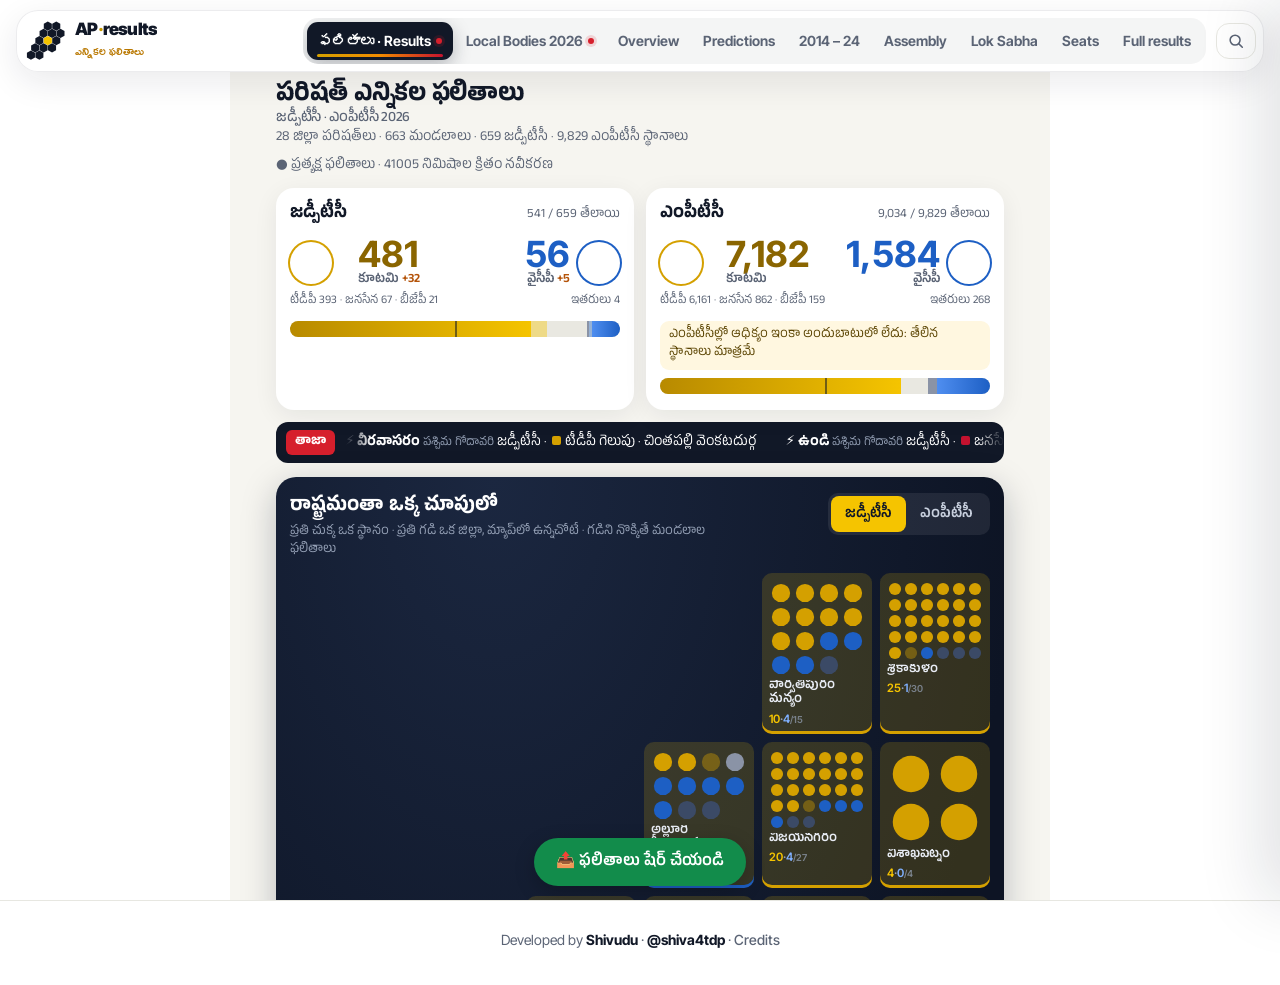
==== index.html @ 0d5bd209 "Site 2026-11-07T17:16Z" ====
<!doctype html>
<html lang="en">
<head>
  <script>if (!location.hash) history.replaceState(null, "", location.pathname + location.search + "#/live");</script>
  <meta charset="utf-8" />
  <meta name="viewport" content="width=device-width, initial-scale=1" />
  <title>AP ZPTC MPTC Results 2026 Live · District &amp; Mandal Results | పరిషత్ ఎన్నికల ఫలితాలు</title>
  <script>/* fresh */(()=>{const B="20261107171654";if(B.charAt(0)==="_")return;const go=()=>fetch("build.txt?t="+Math.floor(Date.now()/60000),{cache:"no-store"}).then(r=>r.ok?r.text():"").then(t=>{t=t.trim();if(t&&t!==B){try{if(sessionStorage.getItem("rl")===t)return;sessionStorage.setItem("rl",t)}catch(e){return}location.reload()}}).catch(()=>{});go();document.addEventListener("visibilitychange",()=>{if(!document.hidden)go()})})();</script>
  <meta name="description" content="Live Andhra Pradesh ZPTC and MPTC election results 2026 (counting 7 November): statewide, all 28 districts and 663 mandals, plus Mayor and municipal results and Assembly & Lok Sabha results 2014–2024. పరిషత్ ఎన్నికల ఫలితాలు." />
  <meta name="keywords" content="AP election results, AP local body election results 2026, AP municipal election results, Andhra Pradesh mayor results, Vijayawada mayor, Visakhapatnam GVMC results, ఏపీ ఎన్నికల ఫలితాలు, మున్సిపల్ ఎన్నికల ఫలితాలు" />
  <link rel="canonical" href="https://apelectionresults.com/" />
  <meta name="robots" content="index, follow, max-image-preview:large" />
  <meta name="theme-color" content="#0a0f1d" />
  <meta property="og:type" content="website" />
  <meta property="og:site_name" content="AP Election Results" />
  <meta property="og:url" content="https://apelectionresults.com/" />
  <meta property="og:title" content="AP ZPTC MPTC Results 2026 Live · District &amp; Mandal Results" />
  <meta property="og:description" content="Live ZPTC and MPTC results for Andhra Pradesh: statewide, district by district and mandal by mandal. Counting 7 November 2026." />
  <meta property="og:image" content="https://apelectionresults.com/assets/brand/og-parishad.jpg" />
  <meta property="og:image:width" content="1200" />
  <meta property="og:image:height" content="630" />
  <meta property="og:image:alt" content="AP ZPTC MPTC Results 2026 — పరిషత్ ఎన్నికల ఫలితాలు, district and mandal results" />
  <meta property="og:locale" content="en_IN" />
  <meta property="og:locale:alternate" content="te_IN" />
  <meta name="twitter:card" content="summary_large_image" />
  <meta name="twitter:creator" content="@shiva4tdp" />
  <meta name="twitter:title" content="AP ZPTC MPTC Results 2026 Live · District &amp; Mandal Results" />
  <meta name="twitter:description" content="Live results for all 100 urban local bodies in Andhra Pradesh, Mayor races, candidates and predictions." />
  <meta name="twitter:image" content="https://apelectionresults.com/assets/brand/og-parishad.jpg" />
  <script type="application/ld+json">
  {"@context":"https://schema.org","@graph":[
    {"@type":"WebSite","@id":"https://apelectionresults.com/#site","url":"https://apelectionresults.com/","name":"AP Election Results","alternateName":["AP Results","ఏపీ ఎన్నికల ఫలితాలు"],"inLanguage":["en-IN","te-IN"],"author":{"@type":"Person","name":"Shivudu","url":"https://x.com/shiva4tdp"}},
    {"@type":"Event","name":"Andhra Pradesh Urban Local Body Elections 2026","description":"Polling for 100 municipal corporations, municipalities and nagar panchayats in Andhra Pradesh, with directly elected Mayors and Chairpersons.","startDate":"2026-11-01T07:00:00+05:30","endDate":"2026-11-03T23:59:00+05:30","eventStatus":"https://schema.org/EventScheduled","eventAttendanceMode":"https://schema.org/OfflineEventAttendanceMode","location":{"@type":"Place","name":"Andhra Pradesh","address":{"@type":"PostalAddress","addressRegion":"Andhra Pradesh","addressCountry":"IN"}},"organizer":{"@type":"GovernmentOrganization","name":"State Election Commission, Andhra Pradesh"},"url":"https://apelectionresults.com/"}
  ]}
  </script>
  <link rel="preconnect" href="https://fonts.googleapis.com" />
  <link rel="preconnect" href="https://fonts.gstatic.com" crossorigin />
  <link href="https://fonts.googleapis.com/css2?family=Anek+Telugu:wght@400;600;800&family=Ramabhadra&family=Inter+Tight:wght@400;500;600;700;800&family=JetBrains+Mono:wght@500;700&display=swap" rel="stylesheet" />
  <link rel="stylesheet" href="styles.css?v=20261106120000" />
  <link rel="icon" href="data:image/svg+xml,<svg xmlns='http://www.w3.org/2000/svg' viewBox='0 0 55 55'><polygon points='30.00,0.60 35.54,3.80 35.54,10.20 30.00,13.40 24.46,10.20 24.46,3.80' fill='%23111827'/><polygon points='41.60,0.60 47.14,3.80 47.14,10.20 41.60,13.40 36.06,10.20 36.06,3.80' fill='%23111827'/><polygon points='24.20,10.60 29.74,13.80 29.74,20.20 24.20,23.40 18.66,20.20 18.66,13.80' fill='%23111827'/><polygon points='35.80,10.60 41.34,13.80 41.34,20.20 35.80,23.40 30.26,20.20 30.26,13.80' fill='%23111827'/><polygon points='47.40,10.60 52.94,13.80 52.94,20.20 47.40,23.40 41.86,20.20 41.86,13.80' fill='%23111827'/><polygon points='18.40,20.60 23.94,23.80 23.94,30.20 18.40,33.40 12.86,30.20 12.86,23.80' fill='%23111827'/><polygon points='30.00,20.60 35.54,23.80 35.54,30.20 30.00,33.40 24.46,30.20 24.46,23.80' fill='%23F5C400'/><polygon points='41.60,20.60 47.14,23.80 47.14,30.20 41.60,33.40 36.06,30.20 36.06,23.80' fill='%23111827'/><polygon points='12.60,30.60 18.14,33.80 18.14,40.20 12.60,43.40 7.06,40.20 7.06,33.80' fill='%23111827'/><polygon points='24.20,30.60 29.74,33.80 29.74,40.20 24.20,43.40 18.66,40.20 18.66,33.80' fill='%23111827'/><polygon points='35.80,30.60 41.34,33.80 41.34,40.20 35.80,43.40 30.26,40.20 30.26,33.80' fill='%23111827'/><polygon points='6.80,40.60 12.34,43.80 12.34,50.20 6.80,53.40 1.26,50.20 1.26,43.80' fill='%23111827'/><polygon points='18.40,40.60 23.94,43.80 23.94,50.20 18.40,53.40 12.86,50.20 12.86,43.80' fill='%23111827'/></svg>" />
</head>
<body>
  <noscript><p style="padding:16px">AP Election Results: live Andhra Pradesh local body election results 2026 (Mayor and municipal chairperson results for 100 urban bodies; polling 1 November, counting 3 November), candidates, predictions, and Assembly and Lok Sabha results for 2014, 2019 and 2024. Please enable JavaScript to see the results.</p></noscript>
  <div id="demoBanner" class="demo-banner" hidden>DEMO DATA · simulated numbers to preview the layout · NOT real results · <a href="./">exit demo</a></div>

  <header class="dock" id="dock">
    <div class="dock-bar">
      <a class="dock-brand" href="#/local" aria-label="AP Election Results — home">
        <span class="dock-mark" aria-hidden="true"><svg viewBox="0 0 55 55" aria-hidden="true" class="hexlogo"><polygon points="30.00,0.60 35.54,3.80 35.54,10.20 30.00,13.40 24.46,10.20 24.46,3.80" class="hk"/><polygon points="41.60,0.60 47.14,3.80 47.14,10.20 41.60,13.40 36.06,10.20 36.06,3.80" class="hk"/><polygon points="24.20,10.60 29.74,13.80 29.74,20.20 24.20,23.40 18.66,20.20 18.66,13.80" class="hk"/><polygon points="35.80,10.60 41.34,13.80 41.34,20.20 35.80,23.40 30.26,20.20 30.26,13.80" class="hk"/><polygon points="47.40,10.60 52.94,13.80 52.94,20.20 47.40,23.40 41.86,20.20 41.86,13.80" class="hk"/><polygon points="18.40,20.60 23.94,23.80 23.94,30.20 18.40,33.40 12.86,30.20 12.86,23.80" class="hk"/><polygon points="30.00,20.60 35.54,23.80 35.54,30.20 30.00,33.40 24.46,30.20 24.46,23.80" class="hg"/><polygon points="41.60,20.60 47.14,23.80 47.14,30.20 41.60,33.40 36.06,30.20 36.06,23.80" class="hk"/><polygon points="12.60,30.60 18.14,33.80 18.14,40.20 12.60,43.40 7.06,40.20 7.06,33.80" class="hk"/><polygon points="24.20,30.60 29.74,33.80 29.74,40.20 24.20,43.40 18.66,40.20 18.66,33.80" class="hk"/><polygon points="35.80,30.60 41.34,33.80 41.34,40.20 35.80,43.40 30.26,40.20 30.26,33.80" class="hk"/><polygon points="6.80,40.60 12.34,43.80 12.34,50.20 6.80,53.40 1.26,50.20 1.26,43.80" class="hk"/><polygon points="18.40,40.60 23.94,43.80 23.94,50.20 18.40,53.40 12.86,50.20 12.86,43.80" class="hk"/></svg></span>
        <span class="dock-word"><b>AP<i>·</i>results</b><small lang="te">ఎన్నికల ఫలితాలు</small></span>
      </a>
      <span hidden><span id="phasePill"></span><span id="dockCd"></span><span id="tickerText"></span><span id="updated"></span></span>
      <nav class="dock-tabs" aria-label="Sections"><span class="dock-ink" id="dockInk" aria-hidden="true"></span><a href="#/live" data-tab="live"><svg viewBox="0 0 20 20" aria-hidden="true" class="ic"><path d="M4 16V9M8 16V5M12 16v-5M16 16V7"/></svg><span>ఫలితాలు · Results</span><i class="live-dot"></i></a><a href="#/local" data-tab="local"><svg viewBox="0 0 20 20" aria-hidden="true" class="ic"><path d="M3 9.5 10 4l7 5.5V16a1 1 0 0 1-1 1h-3.5v-4.5h-5V17H4a1 1 0 0 1-1-1z"/></svg><span>Local Bodies 2026</span><i class="live-dot"></i></a><a href="#/overview" data-tab="overview"><svg viewBox="0 0 20 20" aria-hidden="true" class="ic"><circle cx="10" cy="10" r="7"/><path d="M10 6.5v4l2.5 1.5"/></svg><span>Overview</span></a><a href="#/predict" data-tab="predict"><svg viewBox="0 0 20 20" aria-hidden="true" class="ic"><path d="M3 16l4-5 3 3 6-8"/><path d="M12 6h4v4"/></svg><span>Predictions</span></a><a href="#/past" data-tab="past"><svg viewBox="0 0 20 20" aria-hidden="true" class="ic"><path d="M3.5 10a6.5 6.5 0 1 0 2-4.7"/><path d="M3 3.5v3h3"/><path d="M10 6.5V10l2.5 1.5"/></svg><span>2014 – 24</span></a><a href="#/assembly" data-tab="assembly"><svg viewBox="0 0 20 20" aria-hidden="true" class="ic"><path d="M3 15a7 7 0 0 1 14 0"/><path d="M6.2 15a3.8 3.8 0 0 1 7.6 0"/><path d="M2 15h16"/></svg><span>Assembly</span></a><a href="#/loksabha" data-tab="loksabha"><svg viewBox="0 0 20 20" aria-hidden="true" class="ic"><path d="M3 17h14M4 8h12M10 3 3.5 7h13z"/><path d="M5.5 8v7M8.5 8v7M11.5 8v7M14.5 8v7"/></svg><span>Lok Sabha</span></a><a href="#/seats" data-tab="seats"><svg viewBox="0 0 20 20" aria-hidden="true" class="ic"><path d="M10 17.5s5.5-5 5.5-9.2a5.5 5.5 0 0 0-11 0c0 4.2 5.5 9.2 5.5 9.2z"/><circle cx="10" cy="8.3" r="2"/></svg><span>Seats</span></a><a href="#/full" data-tab="full"><svg viewBox="0 0 20 20" aria-hidden="true" class="ic"><rect x="3" y="3.5" width="14" height="13" rx="2"/><path d="M3 8h14M3 12h14M8 8v8.5"/></svg><span>Full results</span></a></nav>
      <button class="dock-search" id="cmdOpen" type="button" aria-label="Search everything"><svg viewBox="0 0 20 20" aria-hidden="true" class="ic"><circle cx="9" cy="9" r="5.5"/><path d="m13.2 13.2 3.8 3.8"/></svg><span>Search</span><kbd>⌘K</kbd></button>
    </div>
  </header>
  <nav class="tabbar" aria-label="Sections"><a href="#/live" data-tab="live"><svg viewBox="0 0 20 20" aria-hidden="true" class="ic"><path d="M4 16V9M8 16V5M12 16v-5M16 16V7"/></svg><span>ఫలితాలు</span></a><a href="#/local" data-tab="local"><svg viewBox="0 0 20 20" aria-hidden="true" class="ic"><path d="M3 9.5 10 4l7 5.5V16a1 1 0 0 1-1 1h-3.5v-4.5h-5V17H4a1 1 0 0 1-1-1z"/></svg><span>2026</span></a><a href="#/overview" data-tab="overview"><svg viewBox="0 0 20 20" aria-hidden="true" class="ic"><circle cx="10" cy="10" r="7"/><path d="M10 6.5v4l2.5 1.5"/></svg><span>Overview</span></a><a href="#/full" data-tab="full"><svg viewBox="0 0 20 20" aria-hidden="true" class="ic"><rect x="3" y="3.5" width="14" height="13" rx="2"/><path d="M3 8h14M3 12h14M8 8v8.5"/></svg><span>Results</span></a><button type="button" class="tb-more" id="tbMore" aria-expanded="false" aria-controls="tbSheet"><svg viewBox="0 0 20 20" aria-hidden="true" class="ic"><circle cx="5" cy="10" r="1.6"/><circle cx="10" cy="10" r="1.6"/><circle cx="15" cy="10" r="1.6"/></svg><span>More</span></button><div class="tb-sheet" id="tbSheet" hidden><p class="tb-sheet-h">Past elections</p><a href="#/past" data-tab="past"><svg viewBox="0 0 20 20" aria-hidden="true" class="ic"><path d="M3.5 10a6.5 6.5 0 1 0 2-4.7"/><path d="M3 3.5v3h3"/><path d="M10 6.5V10l2.5 1.5"/></svg><span>2014 – 24 results</span></a><a href="#/assembly" data-tab="assembly"><svg viewBox="0 0 20 20" aria-hidden="true" class="ic"><path d="M3 15a7 7 0 0 1 14 0"/><path d="M6.2 15a3.8 3.8 0 0 1 7.6 0"/><path d="M2 15h16"/></svg><span>Assembly</span></a><a href="#/loksabha" data-tab="loksabha"><svg viewBox="0 0 20 20" aria-hidden="true" class="ic"><path d="M3 17h14M4 8h12M10 3 3.5 7h13z"/><path d="M5.5 8v7M8.5 8v7M11.5 8v7M14.5 8v7"/></svg><span>Lok Sabha</span></a><a href="#/seats" data-tab="seats"><svg viewBox="0 0 20 20" aria-hidden="true" class="ic"><path d="M10 17.5s5.5-5 5.5-9.2a5.5 5.5 0 0 0-11 0c0 4.2 5.5 9.2 5.5 9.2z"/><circle cx="10" cy="8.3" r="2"/></svg><span>Find a constituency</span></a></div></nav>

  <div class="cmd" id="cmd" hidden>
    <div class="cmd-bg" data-cmd-close></div>
    <div class="cmd-box" role="dialog" aria-modal="true" aria-label="Search">
      <div class="cmd-in"><svg viewBox="0 0 20 20" aria-hidden="true" class="ic"><circle cx="9" cy="9" r="5.5"/><path d="m13.2 13.2 3.8 3.8"/></svg>
        <input id="cmdQ" type="search" placeholder="Town, constituency, candidate… తెలుగులో కూడా" autocomplete="off" spellcheck="false" aria-label="Search" />
        <kbd data-cmd-close>Esc</kbd></div>
      <div class="cmd-list" id="cmdList" role="listbox"></div>
      <div class="cmd-foot"><span><kbd>↑</kbd><kbd>↓</kbd> move</span><span><kbd>↵</kbd> open</span><span><kbd>esc</kbd> close</span></div>
    </div>
  </div>

  <main>
    <div data-panel="live"><iframe id="liveFrame" class="live-frame" src="parishad.html?embed=1" title="ఎన్నికల ఫలితాలు · live results" loading="eager"></iframe></div>
    <div data-panel="local" hidden>
    <section id="turnout" class="sec"></section>
    <div class="hold-alert" id="holdAlert" hidden></div>
    <section class="hero">
      <div class="wrap hero-grid">
        <div>
          <p class="eyebrow">State Election Commission · Andhra Pradesh</p>
          <h1 class="hero-h">AP Local Body<br /><span class="hl">Elections 2026</span> <span class="sr-only">Results</span></h1>
          <p class="te-head" lang="te">ఆంధ్రప్రదేశ్ స్థానిక సంస్థల ఎన్నికలు 2026</p>
          <p class="lede">Andhra Pradesh elects the people who run its cities, towns, mandals and villages in three stages, from 1 November to 2 December 2026.</p>
          <dl class="facts-grid">
            <div><dt>Urban bodies</dt><dd><b>100</b> polling: 13 corporations, 77 municipalities, 10 nagar panchayats · <b>3,942</b> wards</dd></div>
            <div><dt>Rural bodies</dt><dd><b>659</b> ZPTC · <b>9,829</b> MPTC · <b>13,313</b> gram panchayats</dd></div>
            <div><dt>Polling</dt><dd>Urban <b>1 Nov</b> <small>(was 28 Oct)</small> · MPTC/ZPTC <b>5 Nov</b> <small>(was 3 Nov)</small> · Panchayats <b>26, 29 Nov &amp; 2 Dec</b></dd></div>
            <div><dt>Counting</dt><dd>Urban <b>3 Nov</b> · MPTC/ZPTC <b>7 Nov</b> · Panchayats on polling day</dd></div>
            <div><dt>How you vote</dt><dd>Paper ballots. In towns, two ballots: your ward member and, for the first time, your <b>Mayor / Chairperson directly</b></dd></div>
            <div><dt>Contest</dt><dd>Ruling <b>Kutami</b> (TDP, Jana Sena, BJP) vs opposition <b>YSRCP</b>, with Congress and the Left</dd></div>
          </dl>
          <div class="hero-cta"><a class="btn" href="#parties">Parties &amp; leaders</a><a class="btn ghost" href="#bodies">Find your municipality</a></div>
        </div>
        <aside class="count-card" id="countCard">
          <p class="cc-label" id="ccLabel">Next milestone</p>
          <p class="cc-title" id="ccTitle">—</p>
          <div class="cc-clock" id="ccClock"></div>
          <p class="cc-date" id="ccDate"></p>
          <div class="cc-prog"><div id="ccBar"></div></div>
          <p class="cc-foot" id="ccFoot"></p>
        </aside>
      </div>
      <div class="wrap"><div class="stats" id="stats"></div></div>
    </section>
    <div class="subnav"><div class="wrap"><a href="#turnout">Turnout</a><a href="#results">Results</a><a href="#unopposed">Unopposed</a><a href="#mayors">Mayors</a><a href="#bodies">All bodies</a><a href="#districts">Districts</a><a href="#rural">Rural</a><a href="#schedule">Schedule</a><a href="#/past" class="sn-past">Past results →</a></div></div>

    <section id="results" class="sec">
      <div class="wrap">
        <div class="sec-head">
          <div><p class="eyebrow">Urban local bodies · counting 3 Nov</p><h2>Party standings</h2></div>
          <div class="sec-acts"><button class="share-btn big" type="button" data-share="__state"><svg viewBox="0 0 24 24" width="16" height="16" aria-hidden="true"><path d="M12 3v12M7 8l5-5 5 5M5 13v6a2 2 0 0 0 2 2h10a2 2 0 0 0 2-2v-6" fill="none" stroke="currentColor" stroke-width="2" stroke-linecap="round" stroke-linejoin="round"/></svg> Share overall results</button><label class="switch"><input type="checkbox" id="allianceToggle" /><span></span> Combine Kutami (TDP + JSP + BJP)</label></div>
        </div>
        <div class="res-grid">
          <div class="card hemi-card">
            <h3>100 Mayor &amp; Chairperson posts</h3>
            <p class="muted small">Each dot is one directly elected head of a corporation, municipality or nagar panchayat.</p>
            <div id="hemi" class="hemi"></div>
            <div class="hemi-mid" id="hemiMid"></div>
          </div>
          <div class="card">
            <h3>Wards won · <span id="wardsDeclared">0</span> of 3,942 declared</h3>
            <div class="wardbar" id="wardBar"></div>
            <table class="tally" id="tally"></table>
            <p class="muted small" id="tallyNote"></p>
          </div>
        </div>
      </div>
    </section>

    <section id="unopposed" class="sec">
      <div class="wrap">
        <div class="sec-head"><div><p class="eyebrow">Final list · 25 Oct</p><h2>Unopposed watch <span class="te-sub" lang="te">ఏకగ్రీవాలు</span></h2></div>
          <p class="muted small max40">Wards and Mayor/Chairperson posts where only one candidate may be left. <b>Declared</b> = announced by the election officer; <b>Likely</b> and <b>Possible</b> are news reports.</p></div>
        <div class="uo-sum" id="uoSum"></div>
        <div class="uo-grid" id="uoGrid"></div>
      </div>
    </section>

    <section id="mayors" class="sec alt">
      <div class="wrap">
        <div class="sec-head"><div><p class="eyebrow">13 municipal corporations polling</p><h2>Mayor races</h2></div><p class="muted small max40">Candidates as announced by the parties (YSRCP lists of 15 &amp; 16 Oct, TDP list of 17 Oct). Kutami splits seats between TDP, Jana Sena and BJP. Rajamahendravaram, Kakinada, Srikakulam and Mangalagiri-Tadepalli are deferred.</p></div>
        <div class="mayor-grid" id="mayorGrid"></div>
      </div>
    </section>

    <section id="bodies" class="sec">
      <div class="wrap">
        <div class="sec-head"><div><p class="eyebrow">100 bodies · 3,942 wards</p><h2>Find your municipality</h2></div></div>
        <div class="filters">
          <input type="search" id="q" placeholder="Search town, district or candidate…" aria-label="Search" />
          <div class="chips" id="typeChips"></div>
          <select id="distSel" aria-label="District"></select>
          <select id="statusSel" aria-label="Status">
            <option value="">Any status</option><option value="awaiting">Awaiting</option><option value="counting">Counting</option><option value="declared">Declared</option><option value="nopoll">No election (court cases)</option>
          </select>
        </div>
        <div class="body-list" id="bodyList"></div>
        <p class="muted small" id="listCount"></p>
      </div>
    </section>

    <section id="districts" class="sec alt">
      <div class="wrap">
        <div class="sec-head"><div><p class="eyebrow">26 districts</p><h2>District view</h2></div></div>
        <div class="dist-grid" id="distGrid"></div>
      </div>
    </section>

    <section id="rural" class="sec">
      <div class="wrap">
        <div class="sec-head"><div><p class="eyebrow">Rural local bodies</p><h2>Parishads &amp; Panchayats</h2></div></div>
        <div class="rural-grid" id="ruralGrid"></div>
      </div>
    </section>

    <section id="schedule" class="sec alt">
      <div class="wrap sched-wrap">
        <div><p class="eyebrow">Official schedule</p><h2>From nomination to final count</h2>
          <ul class="facts">
            <li><b>Two ballots</b> per urban voter: one for the ward member, one for the Mayor / Chairperson.</li>
            <li><b>Paper ballots</b>, not EVMs — expect counting to run late into the day.</li>
            <li>Reservations capped at <b>50%</b> after the enhanced BC quota was struck down.</li>
            <li>Deposit ₹5,000 (₹2,500 for SC / ST / BC candidates).</li>
            <li>Chair / vice-chair indirect posts: 5–6 Nov (urban), 11–12 Nov (MPTC/ZPTC).</li>
          </ul>
        </div>
        <ol class="timeline" id="timeline"></ol>
      </div>
    </section>

    <section class="sec">
      <div class="wrap">
        <div class="sec-head"><div><p class="eyebrow">Not polling on 1 Nov</p><h2>23 deferred bodies</h2></div><p class="muted small max40">Held up by court cases over merged villages and ward boundaries. The Supreme Court's final hearing on the merger petitions is on <b>17 November</b>; the SEC will announce separate dates.</p></div>
        <div class="deferred" id="deferred"></div>
      </div>
    </section>
    </div>
    <div data-panel="overview" hidden>
    <section class="epic" id="epic" aria-label="Andhra Pradesh election hub">
      <div class="epic-aura" aria-hidden="true"></div>
      <div class="wrap epic-grid">
        <div class="epic-copy">
          <p class="epic-eyebrow"><span class="live-dot"></span> AP Politics · Live Election Hub</p>
          <h1 class="epic-h1">Andhra<br />decides.<br /><span class="epic-again">Again.</span></h1>
          <p class="epic-te" lang="te">ఆంధ్రుల తీర్పు — మళ్లీ ఒకసారి</p>
          <p class="epic-lede">Three elections. Three landslides. <b>102</b>, <b>151</b>, <b>164</b>. On 1 November the state votes again, this time for 100 mayors and municipal heads, elected directly for the first time.</p>
          <div class="epic-time" role="tablist" aria-label="Choose election" id="epicTime"></div>
          <div class="epic-stat" id="epicStat" aria-live="polite"></div>
          <div class="epic-cta"><a class="btn" href="#results">Follow 2026 live</a><a class="btn ghost" href="#/past">Explore 2014 – 2024</a></div>
        </div>
        <div class="epic-map">
          <svg id="epicMap" role="img" aria-label="Map of Andhra Pradesh's 175 assembly constituencies"></svg>
          <p class="epic-map-cap" id="epicCap"></p>
        </div>
      </div>
      <div class="epic-faces" aria-label="Leaders in the contest"><div class="epic-track" id="epicFaces"></div></div>
    </section>
    <section id="news" class="sec news-sec">
      <div class="wrap">
        <div class="sec-head"><div><p class="eyebrow">Latest</p><h2>Election news</h2></div><p class="muted small max40">Candidate lists, alliances and court updates, newest first. Each item links to the original report.</p></div>
        <div class="news-list" id="newsList"></div>
      </div>
    </section>
    <section id="parties" class="sec parties-sec">
      <div class="wrap">
        <div class="sec-head"><div><p class="eyebrow">Who is contesting</p><h2>Parties, symbols &amp; leaders</h2></div><p class="muted small max40">Election symbols as allotted by the Election Commission. Seats are from the 2024 Assembly and Lok Sabha elections.</p></div>
        <div id="partyBlocs"></div>
      </div>
    </section>
    <section class="mandate"><div class="wrap" id="prevMandate"></div></section>
    </div>

    <div data-panel="predict" hidden><div id="predictRoot"></div></div>

    <div data-panel="past" hidden>
      <section class="ghero">
        <div class="wrap">
          <p class="eyebrow">Andhra Pradesh · Assembly &amp; Lok Sabha · 2014 – 2024</p>
          <h1>Three elections.<br /><span class="hl">Three verdicts.</span></h1>
          <p class="te-head" lang="te">ఆంధ్రప్రదేశ్ సార్వత్రిక ఎన్నికల ఫలితాలు</p>
          <p class="lede">Since the state was divided in 2014, Andhra Pradesh has handed out a landslide every five years, to a different side each time. Here are all 175 assembly seats and 25 Lok Sabha seats, constituency by constituency.</p>
        </div>
        <div class="wrap verdicts" id="ovCards"></div>
      </section>
      <section class="sec">
        <div class="wrap">
          <div class="facts-row" id="ovFacts"></div>
          <div class="g2">
            <div class="card"><h3>Assembly vote share</h3><p class="mut small">Statewide % of votes polled. Hover a year for every party.</p><div id="ovVotes"></div></div>
            <div class="card"><h3>Assembly seats won</h3><p class="mut small">175 seats · 88 needed to form a government.</p><div id="ovSeats"></div></div>
          </div>
          <div class="card wide"><h3>How the 175 seats changed hands</h3><p class="mut small">Each band is a group of constituencies moving from one winner to the next. Hover a band for the count.</p><div id="ovFlow"></div></div>
        </div>
      </section>
    </div>

    <div data-panel="assembly" hidden>
      <section class="sec">
        <div class="wrap">
          <div class="sec-head"><div><p class="eyebrow">Andhra Pradesh Legislative Assembly · 175 seats</p><h2>Assembly results</h2></div><div id="asSeg"></div></div>
          <div class="g2">
            <div class="card"><h3>Seats in the house</h3><div id="asHemi" class="hemi"></div></div>
            <div class="card"><h3>Party performance</h3><div id="asTable"></div></div>
          </div>
          <div class="g2">
            <div class="card"><h3>Seats by district</h3><p class="mut small">The 13 districts as they were at the time of these elections.</p><div id="asDist"></div></div>
            <div class="card"><h3>How big were the wins?</h3><p class="mut small">Each dot is a seat: winner's vote share minus runner-up's, in percentage points.</p><div id="asStrip"></div></div>
          </div>
          <div class="g2">
            <div class="card"><h3>Closest contests</h3><ol class="rank" id="asClose"></ol></div>
            <div class="card"><h3>Biggest margins</h3><ol class="rank" id="asBig"></ol></div>
          </div>
          <div class="ins-head"><p class="eyebrow">Deeper insights</p><h2>What the numbers say</h2></div>
          <div id="asInsights"></div>
        </div>
      </section>
    </div>

    <div data-panel="loksabha" hidden>
      <section class="sec">
        <div class="wrap">
          <div class="sec-head"><div><p class="eyebrow">Lok Sabha · 25 seats from Andhra Pradesh</p><h2>Lok Sabha results</h2></div><div id="lsSeg"></div></div>
          <div class="ls-grid" id="lsTiles"></div>
          <div class="g2">
            <div class="card"><h3>Party performance</h3><div id="lsTable"></div></div>
            <div class="card"><h3>Turnout by constituency</h3><div id="lsTurn"></div></div>
          </div>
          <div class="g2">
            <div class="card"><h3>Lok Sabha vote share</h3><div id="lsVotes"></div></div>
            <div class="card"><h3>Lok Sabha seats won</h3><div id="lsSeats"></div></div>
          </div>
          <div class="ins-head"><p class="eyebrow">Deeper insights</p><h2>What the numbers say</h2></div>
          <div id="lsInsights"></div>
        </div>
      </section>
    </div>

    <div data-panel="full" hidden>
      <section class="sec">
        <div class="wrap">
          <div class="sec-head"><div><p class="eyebrow">Every constituency · winner, runner-up, margin</p><h2>Full results</h2></div>
            <div class="fr-ctl"><div class="seg-ctl" role="tablist" id="frHouse"></div><div class="seg-ctl" role="tablist" id="frYear"></div></div></div>
          <div class="card" id="frMajority"></div>
          <div class="card" style="margin-top:20px"><h3>Who won by how much</h3><div id="frBands"></div></div>
          <div class="card" style="margin-top:20px">
            <div class="filters">
              <input type="search" id="frQ" placeholder="Search constituency or candidate…" aria-label="Search results" />
              <select id="frParty" aria-label="Party"></select>
              <select id="frDist" aria-label="District"></select>
              <button class="btn ghost sm" id="frCsv" type="button">Download CSV</button>
            </div>
            <div id="frTable"></div>
            <p class="mut small" id="frCount"></p>
          </div>
        </div>
      </section>
    </div>

    <div data-panel="seats" hidden>
      <section class="sec">
        <div class="wrap">
          <div class="sec-head"><div><p class="eyebrow">175 assembly constituencies · 3 elections</p><h2>Find your constituency</h2></div></div>
          <div class="filters">
            <input type="search" id="cq" placeholder="Search constituency, district or candidate…" aria-label="Search constituencies" />
            <select id="cDist" aria-label="District"></select>
            <select id="cPat" aria-label="Pattern"></select>
          </div>
          <div class="clist" id="cList"></div>
          <p class="mut small" id="cCount"></p>
        </div>
      </section>
    </div>
  </main>

  <footer class="foot">
    <div class="wrap foot-in">
      <p class="dev">Developed by <b>Shivudu</b> · <a href="https://x.com/shiva4tdp" target="_blank" rel="noopener">@shiva4tdp</a><span class="foot-credits"> · <a href="credits.html">Credits</a></span></p>
      <p class="visits" id="visits" hidden><span class="v-eye" aria-hidden="true"></span><b id="visitN">—</b> <span>site visits</span> <span lang="te">· సందర్శనలు</span></p>
    </div>
  </footer>

  <div class="drawer-bg" id="drawerBg" hidden></div>
  <aside class="drawer" id="drawer" aria-hidden="true"></aside>

  <script src="supabase-config.js?v=20261103081429"></script>
  <script src="data/general.js?v=20261104100000"></script>
  <script src="charts.js?v=20261103081429"></script>
  <script src="data/bodies.js?v=20261103081429"></script>
  <script src="data/results.js?v=20261103081429"></script>
  <script src="data/parties.js?v=20261103081429"></script>
  <script src="data/telugu.js?v=20261103081429"></script>
  <script src="data/news.js?v=20261103081429"></script>
  <script src="data/status.js?v=20261103081429"></script>
  <script src="data/unopposed.js?v=20261103081429"></script>
  <script src="data/candidates.js?v=20261103081429"></script>
  <script src="app.js?v=20261107140000"></script>
  <script src="unopposed.js?v=20261103081429"></script>
  <script src="data/turnout.js?v=20261103081429"></script>
  <script src="turnout.js?v=20261103081429"></script>
  <script src="fullresults.js?v=20261103081429"></script>
  <script src="partiesview.js?v=20261103081429"></script>
  <script src="home.js?v=20261103081429"></script>
  <script src="insights.js?v=20261103081429"></script>
  <script src="general.js?v=20261106120000"></script>
  <script src="predict.js?v=20261103081429"></script>
  <script src="nav.js?v=20261103081429"></script>
  <script src="live.js?v=20261107013000"></script>
  <script src="share-templates.js?v=20261103081429"></script>
  <script src="share-templates2.js?v=20261103081429"></script>
  <script src="share.js?v=20261103081429"></script>
  <script src="public-share.js?v=20261103081429"></script>
</body>
</html>
---- styles.css ----
:root {
  --bg: #ffffff; --bg2: #f7f7f4; --card: #ffffff; --ink: #111827; --ink2: #5b6475; --line: #e7e7e1;
  --accent: #b97800; --accent-ink: #1a1200; --awaiting: #e4e6eb; --shadow: 0 1px 2px rgba(17,24,39,.05), 0 6px 20px rgba(17,24,39,.05);
  --TDP: #d4a000; --JSP: #c4122f; --BJP: #f28c00; --YSRCP: #1d5fc4; --INC: #16936a; --LEFT: #6a3d9a; --OTH: #8a93a6; --NDA: #d4a000;
}

* { box-sizing: border-box; }
html { scroll-behavior: smooth; scroll-padding-top: 120px; }
body { margin: 0; background: var(--bg); color: var(--ink); font: 16px/1.55 "Inter Tight", system-ui, sans-serif; -webkit-font-smoothing: antialiased; overflow-x: hidden; }
a { color: inherit; }
h1, h2, h3 { font-family: "Inter Tight", sans-serif; letter-spacing: -0.02em; margin: 0; }
h2 { font-size: clamp(28px, 4vw, 40px); font-weight: 800; }
h3 { font-size: 17px; font-weight: 700; }
.wrap { max-width: 1200px; margin: 0 auto; padding: 0 16px; }
@media (min-width: 720px) { .wrap { padding: 0 28px; } }
.muted { color: var(--ink2); } .small { font-size: 13.5px; } .max40 { max-width: 40ch; }
.num, .mono { font-family: "JetBrains Mono", monospace; font-variant-numeric: tabular-nums; }
.eyebrow { text-transform: uppercase; letter-spacing: .12em; font-size: 12px; font-weight: 700; color: var(--accent); margin: 0 0 8px; }
[lang="te"] { font-family: "Anek Telugu", sans-serif; }

.demo-banner { position: sticky; top: 0; z-index: 60; background: repeating-linear-gradient(45deg, #b91c1c 0 14px, #991b1b 14px 28px); color: #fff; text-align: center; font-weight: 800; font-size: 13px; padding: 8px 12px; letter-spacing: .04em; }
.demo-banner a { color: #fff; }

.ticker { background: var(--bg2); color: var(--ink2); font-size: 13px; border-bottom: 1px solid var(--line); }
.ticker-in { display: flex; gap: 14px; align-items: center; min-height: 36px; flex-wrap: wrap; padding-top: 4px; padding-bottom: 4px; }
.pulse { display: inline-flex; align-items: center; gap: 7px; font-weight: 700; text-transform: uppercase; letter-spacing: .08em; font-size: 11.5px; color: var(--accent); }
.pulse::before { content: ""; width: 8px; height: 8px; border-radius: 50%; background: currentColor; box-shadow: 0 0 0 0 currentColor; animation: ping 1.8s infinite; }
.pulse.live { color: #d61f2c; }
@keyframes ping { 0% { box-shadow: 0 0 0 0 rgba(240,180,42,.6); } 100% { box-shadow: 0 0 0 10px rgba(240,180,42,0); } }
.ticker-upd { margin-left: auto; opacity: .7; }

.top { position: sticky; top: 0; z-index: 50; background: rgba(255,255,255,.92); backdrop-filter: blur(12px); border-bottom: 1px solid var(--line); }
.top-in { display: flex; align-items: center; gap: 20px; height: 64px; }
.brand { display: flex; align-items: center; gap: 10px; text-decoration: none; }
.brand svg { width: 36px; height: 36px; }
.brand .bx { fill: var(--accent); } .brand .bp { fill: var(--card); stroke: var(--ink); stroke-width: 1.6; }
.brand .bt { stroke: var(--ink); stroke-width: 2.2; fill: none; stroke-linecap: round; stroke-linejoin: round; } .brand .bs { fill: var(--ink); }
.brand b { display: block; font-size: 16px; line-height: 1.1; } .brand small { font-size: 13px; color: var(--ink2); }

.hero { background: radial-gradient(900px 420px at 90% -10%, rgba(242,194,0,.16), transparent 60%), radial-gradient(700px 360px at -10% 110%, rgba(31,99,198,.06), transparent 60%), #fff; color: var(--ink); padding: 56px 0 0; overflow: hidden; border-bottom: 1px solid var(--line); }
.hero-grid { display: grid; gap: 36px; align-items: center; }
@media (min-width: 960px) { .hero-grid { grid-template-columns: 1.35fr 1fr; } }
.hero h1, .hero .hero-h { font-size: clamp(38px, 6.4vw, 72px); margin: 0; line-height: 1.02; font-weight: 800; letter-spacing: -0.035em; }
.hero .hl { background: linear-gradient(90deg, #e0a800, #e8590c); -webkit-background-clip: text; background-clip: text; color: transparent; }
.te-head { font-size: clamp(18px, 2.4vw, 24px); font-weight: 600; color: var(--accent); margin: 14px 0 0; }
.lede { font-size: 17px; color: var(--ink2); max-width: 56ch; }
.lede b { color: var(--ink); }
.hero-cta { display: flex; gap: 12px; flex-wrap: wrap; margin-top: 22px; }
.btn { display: inline-flex; align-items: center; padding: 12px 20px; border-radius: 999px; background: var(--ink); color: #fff; font-weight: 700; text-decoration: none; border: 1px solid var(--ink); }
.btn.ghost { background: #fff; color: var(--ink); border-color: var(--line); }
.btn:hover { filter: brightness(1.07); }

.count-card { background: #fff; border: 1px solid var(--line); border-radius: 22px; padding: 24px; box-shadow: 0 10px 40px rgba(17,24,39,.08); }
.cc-label { margin: 0; font-size: 12px; text-transform: uppercase; letter-spacing: .12em; color: var(--accent); font-weight: 700; }
.cc-title { margin: 6px 0 16px; font-size: 21px; font-weight: 700; }
.cc-clock { display: grid; grid-template-columns: repeat(4, 1fr); gap: 8px; }
.cc-clock div { background: var(--bg2); border: 1px solid var(--line); border-radius: 14px; padding: 12px 4px; text-align: center; }
.cc-clock b { display: block; font: 700 clamp(26px, 4vw, 38px)/1 "JetBrains Mono", monospace; }
.cc-clock span { font-size: 11px; text-transform: uppercase; letter-spacing: .1em; color: var(--ink2); }
.cc-date { margin: 14px 0 10px; color: var(--ink2); font-size: 14px; }
.cc-prog { height: 6px; border-radius: 6px; background: var(--awaiting); overflow: hidden; }
.cc-prog div { height: 100%; background: linear-gradient(90deg, #f2c200, #f47b16); width: 0; transition: width .6s; }
.cc-foot { margin: 8px 0 0; font-size: 12.5px; color: var(--ink2); }

.stats { display: grid; grid-template-columns: repeat(2, 1fr); gap: 1px; margin-top: 28px; background: var(--line); border: 1px solid var(--line); border-bottom: 0; border-radius: 18px 18px 0 0; overflow: hidden; }
@media (min-width: 720px) { .stats { grid-template-columns: repeat(3, 1fr); } }
@media (min-width: 1040px) { .stats { grid-template-columns: repeat(6, 1fr); } }
.stat { background: var(--bg2); padding: 18px 18px 20px; }
.stat b { display: block; font: 700 28px/1.1 "JetBrains Mono", monospace; color: var(--ink); }
.stat span { font-size: 13px; color: var(--ink2); }

.sec { padding: 72px 0; }
.sec.alt { background: var(--bg2); }
.sec-head { display: flex; justify-content: space-between; align-items: flex-end; gap: 20px; flex-wrap: wrap; margin-bottom: 28px; }
.card { background: var(--card); border: 1px solid var(--line); border-radius: 20px; padding: 22px; box-shadow: var(--shadow); }

.switch { display: inline-flex; gap: 10px; align-items: center; font-size: 14px; font-weight: 600; cursor: pointer; user-select: none; }
.switch input { display: none; }
.switch span { width: 40px; height: 22px; border-radius: 22px; background: var(--awaiting); position: relative; transition: .2s; }
.switch span::after { content: ""; position: absolute; top: 3px; left: 3px; width: 16px; height: 16px; border-radius: 50%; background: #fff; transition: .2s; }
.switch input:checked + span { background: var(--accent); }
.switch input:checked + span::after { left: 21px; }

.res-grid { display: grid; gap: 20px; }
@media (min-width: 960px) { .res-grid { grid-template-columns: 1.1fr 1fr; } }
.hemi-card { position: relative; }
.hemi { margin-top: 10px; }
.hemi svg { width: 100%; height: auto; display: block; }
.hemi circle { transition: fill .5s; }
.hemi-mid { text-align: center; margin-top: -58px; position: relative; }
.hemi-mid b { font: 700 40px/1 "JetBrains Mono", monospace; display: block; }
.hemi-mid span { display: block; margin-top: 26px; font-size: 13px; color: var(--ink2); }
.wardbar { display: flex; height: 18px; border-radius: 9px; overflow: hidden; background: var(--awaiting); margin: 14px 0 18px; }
.wardbar div { height: 100%; transition: width .6s; }
.tally { width: 100%; border-collapse: collapse; font-size: 14.5px; }
.tally th { text-align: right; font-size: 11.5px; text-transform: uppercase; letter-spacing: .08em; color: var(--ink2); font-weight: 600; padding: 6px 4px; border-bottom: 1px solid var(--line); }
.tally th:first-child, .tally td:first-child { text-align: left; }
.tally td { text-align: right; padding: 10px 4px; border-bottom: 1px solid var(--line); }
.tally tr:last-child td { border-bottom: 0; }
.pty { display: inline-flex; align-items: center; gap: 8px; font-weight: 700; }
.sw { width: 12px; height: 12px; border-radius: 3px; flex: none; }
.pty small { font-weight: 500; color: var(--ink2); }

.mayor-grid { display: grid; gap: 16px; grid-template-columns: repeat(auto-fill, minmax(260px, 1fr)); }
.mayor { cursor: pointer; transition: transform .15s, box-shadow .15s; position: relative; overflow: hidden; }
.mayor:hover { transform: translateY(-2px); }
.mayor .bandtop { position: absolute; inset: 0 0 auto 0; height: 5px; background: var(--awaiting); }
.mayor h3 { font-size: 19px; margin-top: 4px; }
.meta { display: flex; gap: 8px; flex-wrap: wrap; margin: 8px 0 14px; }
.tag { font-size: 11.5px; font-weight: 600; padding: 3px 9px; border-radius: 999px; background: var(--bg2); color: var(--ink2); white-space: nowrap; }
.tag.st-awaiting { } .tag.st-counting { background: #fff1d6; color: #8a5a00; } .tag.st-declared { background: #dff5e8; color: #0d6b3d; }
.head-res { display: flex; align-items: center; gap: 10px; min-height: 44px; }
.head-res .who { font-weight: 700; } .head-res .what { font-size: 12.5px; color: var(--ink2); }
.mini { display: flex; height: 8px; border-radius: 4px; overflow: hidden; background: var(--awaiting); margin-top: 12px; }
.mini div { height: 100%; }

.filters { display: flex; gap: 10px; flex-wrap: wrap; margin-bottom: 18px; }
.filters input, .filters select { font: inherit; font-size: 14.5px; padding: 10px 14px; border-radius: 12px; border: 1px solid var(--line); background: var(--card); color: var(--ink); }
.filters input { flex: 1 1 220px; }
.chips { display: flex; gap: 6px; flex-wrap: wrap; }
.chip { font: inherit; font-size: 13.5px; font-weight: 600; padding: 9px 14px; border-radius: 999px; border: 1px solid var(--line); background: var(--card); color: var(--ink2); cursor: pointer; }
.chip.on { background: var(--ink); color: #fff; border-color: var(--ink); }
.body-list { display: grid; gap: 8px; }
.row { display: grid; grid-template-columns: 1fr auto; gap: 6px 16px; align-items: center; background: var(--card); border: 1px solid var(--line); border-radius: 14px; padding: 14px 16px; cursor: pointer; transition: border-color .15s; }
.row:hover { border-color: var(--accent); }
.row .nm { font-weight: 700; } .row .sub { font-size: 12.5px; color: var(--ink2); }
.row .bar { grid-column: 1 / -1; }
@media (min-width: 820px) { .row { grid-template-columns: minmax(200px, 1.2fr) 1.4fr 170px 110px; } .row .bar { grid-column: auto; } }
.row .bar .mini { margin: 0; }
.row .hd { font-size: 13px; display: flex; align-items: center; gap: 6px; }

.dist-grid { display: grid; gap: 12px; grid-template-columns: repeat(auto-fill, minmax(210px, 1fr)); }
.dist { padding: 16px 18px; cursor: pointer; }
.dist h3 { font-size: 16px; }
.dots { display: flex; gap: 5px; flex-wrap: wrap; margin-top: 10px; }
.dots i { width: 14px; height: 14px; border-radius: 50%; background: var(--awaiting); }
.dots i.C { border-radius: 3px; }

.rural-grid { display: grid; gap: 16px; }
@media (min-width: 860px) { .rural-grid { grid-template-columns: repeat(3, 1fr); } }
.rural b.big { display: block; font: 700 40px/1 "JetBrains Mono", monospace; margin: 10px 0 4px; }

.sched-wrap { display: grid; gap: 40px; }
@media (min-width: 900px) { .sched-wrap { grid-template-columns: 1fr 1.2fr; } }
.facts { padding-left: 18px; margin: 18px 0 0; color: var(--ink2); } .facts li { margin-bottom: 8px; } .facts b { color: var(--ink); }
.timeline { list-style: none; margin: 0; padding: 0; position: relative; }
.timeline::before { content: ""; position: absolute; left: 7px; top: 8px; bottom: 8px; width: 2px; background: var(--line); }
.timeline li { position: relative; padding: 0 0 18px 34px; }
.timeline li::before { content: ""; position: absolute; left: 0; top: 4px; width: 16px; height: 16px; border-radius: 50%; background: var(--card); border: 2px solid var(--line); }
.timeline li.done::before { background: var(--accent); border-color: var(--accent); }
.timeline li.next::before { border-color: var(--accent); box-shadow: 0 0 0 6px color-mix(in srgb, var(--accent) 25%, transparent); }
.timeline li.big .tl-l { font-weight: 700; }
.timeline .tl-d { font: 600 12.5px "JetBrains Mono", monospace; color: var(--ink2); }
.timeline .tl-p { font-size: 11px; text-transform: uppercase; letter-spacing: .08em; margin-left: 8px; color: var(--accent); font-weight: 700; }
.today-tag { margin-left: 8px; font-size: 11px; background: var(--accent); color: var(--accent-ink); padding: 2px 8px; border-radius: 999px; font-weight: 700; }

.deferred { display: flex; flex-wrap: wrap; gap: 8px; }
.deferred span { background: var(--card); border: 1px dashed var(--line); border-radius: 10px; padding: 8px 12px; font-size: 14px; }
.deferred small { color: var(--ink2); margin-left: 6px; }

.foot { border-top: 1px solid var(--line); padding: 36px 0 56px; font-size: 14px; color: var(--ink2); }
.foot b { color: var(--ink); }

.drawer-bg { position: fixed; inset: 0; background: rgba(17,24,39,.35); z-index: 70; }
.drawer { position: fixed; top: 0; right: 0; bottom: 0; width: min(480px, 100%); background: #fff; box-shadow: -20px 0 60px rgba(17,24,39,.12); z-index: 80; transform: translateX(100%); transition: transform .28s ease; overflow-y: auto; padding: 24px 20px 40px; border-left: 1px solid var(--line); }
.drawer.open { transform: none; }
.drawer .x { float: right; border: 1px solid var(--line); background: var(--card); color: var(--ink); width: 36px; height: 36px; border-radius: 50%; cursor: pointer; font-size: 18px; }
.drawer h2 { font-size: 30px; margin: 6px 0 4px; }
.kv { display: grid; grid-template-columns: 1fr 1fr; gap: 10px; margin: 18px 0; }
.kv div { background: var(--card); border: 1px solid var(--line); border-radius: 12px; padding: 12px; }
.kv b { display: block; font: 700 22px "JetBrains Mono", monospace; } .kv span { font-size: 12px; color: var(--ink2); }
.waffle { display: grid; grid-template-columns: repeat(auto-fill, 18px); gap: 4px; margin: 12px 0 18px; }
.waffle i { width: 18px; height: 18px; border-radius: 4px; background: var(--awaiting); }
.waffle i.lead { opacity: .45; }
.empty { border: 1px dashed var(--line); border-radius: 14px; padding: 18px; text-align: center; color: var(--ink2); font-size: 14px; }

/* party logos */
.plogo { width: 30px; height: 30px; flex: none; border-radius: 8px; object-fit: contain; background: #fff; padding: 2px; border: 2px solid var(--pc, var(--line)); }
.plogo.lg { width: 38px; height: 38px; border-radius: 10px; }
.plogo-ind { display: inline-grid; place-items: center; font: 800 10px "Inter Tight", sans-serif; color: var(--ink2); }
.plogo-trio { display: inline-flex; flex: none; } .plogo-trio .plogo { width: 26px; height: 26px; margin-right: -8px; border-radius: 50%; }
.plogo-trio .plogo:last-child { margin-right: 0; } .plogo-trio.lg .plogo { width: 32px; height: 32px; }
.tally td .pty { gap: 10px; }
.party-strip { display: flex; gap: 10px; flex-wrap: wrap; margin-top: 40px; }
.pchip { display: flex; align-items: center; gap: 10px; background: #fff; border: 1px solid var(--line); border-radius: 14px; padding: 8px 14px 8px 8px; box-shadow: var(--shadow); }
.pchip .plogo { width: 40px; height: 40px; border-radius: 10px; }
.pchip b { display: block; font-size: 14px; line-height: 1.1; } .pchip small { font-size: 12.5px; color: var(--ink2); }
.row .hd .plogo { width: 26px; height: 26px; }

/* ---------- general election site ---------- */
.mut { color: var(--ink2); }
.up { color: #0d7a45; font-weight: 600; } .dn { color: #c4122f; font-weight: 600; }
.ticker-link { text-decoration: none; color: var(--ink2); } .ticker-link b { color: var(--ink); } .ticker-link:hover { color: var(--ink); }
.tabs { display: flex; gap: 2px; overflow-x: auto; scrollbar-width: none; margin: 0 -4px; }
.tabs::-webkit-scrollbar { display: none; }
.tabs a { flex: none; text-decoration: none; font-weight: 600; font-size: 14.5px; color: var(--ink2); padding: 10px 14px 12px; border-bottom: 2.5px solid transparent; display: inline-flex; align-items: center; gap: 7px; }
.tabs a:hover { color: var(--ink); }
.tabs a[aria-current="page"] { color: var(--ink); border-bottom-color: var(--ink); }
.live-dot { width: 7px; height: 7px; border-radius: 50%; background: #d61f2c; box-shadow: 0 0 0 3px rgba(214,31,44,.15); }
.subnav { position: sticky; top: 74px; z-index: 40; background: rgba(255,255,255,.95); border-bottom: 1px solid var(--line); }
.subnav .wrap { display: flex; gap: 4px; overflow-x: auto; padding-top: 8px; padding-bottom: 8px; }
.subnav a { flex: none; text-decoration: none; font-size: 13.5px; font-weight: 600; color: var(--ink2); padding: 6px 12px; border-radius: 999px; }
.subnav a:hover { background: var(--bg2); color: var(--ink); }

.ghero { background: radial-gradient(900px 420px at 92% -10%, rgba(212,160,0,.14), transparent 60%), radial-gradient(800px 400px at 0% 100%, rgba(29,95,196,.07), transparent 60%), #fff; padding: 52px 0 56px; border-bottom: 1px solid var(--line); }
.ghero h1 { font-size: clamp(38px, 6.4vw, 72px); line-height: 1.02; font-weight: 800; letter-spacing: -0.035em; }
.ghero .hl { background: linear-gradient(90deg, #d4a000, #1d5fc4); -webkit-background-clip: text; background-clip: text; color: transparent; }
.ghero .lede { color: var(--ink2); }
.verdicts { display: grid; gap: 16px; margin-top: 36px; }
@media (min-width: 900px) { .verdicts { grid-template-columns: repeat(3, 1fr); } }
.verdict h3 { font-size: 17px; min-height: 2.6em; margin-top: 8px; }
.v-top { display: flex; justify-content: space-between; align-items: center; }
.v-year { font: 700 30px "JetBrains Mono", monospace; letter-spacing: -.02em; }
.v-hemi { position: relative; margin: 10px 0 4px; }
.v-hemi svg { width: 100%; height: auto; display: block; }
.v-mid { position: absolute; left: 0; right: 0; bottom: 0; text-align: center; }
.v-mid b { display: block; font: 700 34px/1 "JetBrains Mono", monospace; } .v-mid span { font-size: 12px; color: var(--ink2); }
.v-tally { display: flex; gap: 12px; flex-wrap: wrap; margin: 12px 0; } .v-tally span { display: inline-flex; align-items: center; gap: 6px; font: 700 15px "JetBrains Mono", monospace; }
.v-tally .plogo { width: 26px; height: 26px; }
.v-ls { display: flex; align-items: center; gap: 10px; flex-wrap: wrap; }
.ls-row { display: flex; gap: 2px; flex-wrap: wrap; } .ls-row i { width: 11px; height: 16px; border-radius: 2px; }
.v-cm { margin: 12px 0 0; font-size: 13.5px; color: var(--ink2); border-top: 1px solid var(--line); padding-top: 10px; } .v-cm b { color: var(--ink); }

.facts-row { display: grid; gap: 12px; grid-template-columns: repeat(auto-fit, minmax(220px, 1fr)); margin-bottom: 20px; }
.fact { background: var(--bg2); border: 1px solid var(--line); border-radius: 16px; padding: 16px 18px; }
.fact b { display: block; font: 700 30px/1.1 "JetBrains Mono", monospace; } .fact span { display: block; font-weight: 600; font-size: 14px; margin-top: 4px; } .fact small { color: var(--ink2); font-size: 12.5px; }
.g2 { display: grid; gap: 20px; margin-bottom: 20px; }
@media (min-width: 960px) { .g2 { grid-template-columns: 1fr 1fr; } }
.card.wide { margin-bottom: 20px; }
.card h3 { margin-bottom: 4px; }

.chart { width: 100%; height: auto; display: block; margin-top: 12px; overflow: visible; }
.chart .grid { stroke: var(--line); stroke-width: 1; }
.chart .ax { font: 500 11.5px "Inter Tight", sans-serif; fill: var(--ink2); }
.chart .ax.yr { font: 700 13px "JetBrains Mono", monospace; fill: var(--ink); }
.chart .ln { fill: none; stroke-width: 2.5; stroke-linejoin: round; stroke-linecap: round; }
.chart .mk { stroke: #fff; stroke-width: 2; }
.chart .dl { font: 600 12px "Inter Tight", sans-serif; fill: var(--ink); } .chart .dlv { font-family: "JetBrains Mono", monospace; }
.chart .hov { fill: transparent; cursor: crosshair; } .chart .hov:hover { fill: rgba(17,24,39,.035); }
.chart .rl { font: 600 12.5px "Inter Tight", sans-serif; fill: var(--ink); }
.chart .segl { font: 700 11.5px "JetBrains Mono", monospace; fill: #fff; pointer-events: none; } .chart .segl.dk { fill: #1a1200; }
.chart .seg:hover, .chart .dot:hover { stroke: var(--ink); stroke-width: 1.5; }
.chart .maj { stroke: var(--ink); stroke-dasharray: 3 3; stroke-width: 1.2; }
.chart .lk { opacity: .28; transition: opacity .15s; } .chart .lk.same { opacity: .2; } .chart .lk:hover { opacity: .65; }
.chart .nl { font: 700 11.5px "JetBrains Mono", monospace; fill: var(--ink); } .chart .nl.mid { font-size: 10.5px; }
.chart .dot { stroke: #fff; stroke-width: 1; }
.hemi svg circle:hover, .v-hemi svg circle:hover { stroke: var(--ink); stroke-width: 1.5; }
.legend { display: flex; flex-wrap: wrap; gap: 6px 14px; margin-top: 12px; font-size: 12.5px; color: var(--ink2); }
.legend span { display: inline-flex; align-items: center; gap: 6px; } .legend i { width: 10px; height: 10px; border-radius: 3px; }

.tip { position: fixed; left: 0; top: 0; z-index: 100; pointer-events: none; background: #fff; color: var(--ink); border: 1px solid var(--line); border-radius: 10px; padding: 9px 11px; font-size: 12.5px; box-shadow: 0 8px 28px rgba(17,24,39,.14); max-width: 280px; }
.tip .tr { display: flex; align-items: center; gap: 6px; margin-top: 4px; } .tip .tr i { width: 9px; height: 9px; border-radius: 2px; flex: none; }
.tip .tr span { margin-left: auto; padding-left: 12px; font: 600 12px "JetBrains Mono", monospace; } .tip .mut { color: var(--ink2); }

.seg-ctl { display: inline-flex; background: var(--bg2); border: 1px solid var(--line); border-radius: 12px; padding: 3px; }
.seg-ctl button { font: 700 14px "JetBrains Mono", monospace; border: 0; background: transparent; color: var(--ink2); padding: 8px 16px; border-radius: 9px; cursor: pointer; }
.seg-ctl button[aria-selected="true"] { background: #fff; color: var(--ink); box-shadow: 0 1px 3px rgba(17,24,39,.12); }

.rank { list-style: none; margin: 10px 0 0; padding: 0; }
.rank li { display: flex; align-items: center; gap: 10px; padding: 9px 4px; border-bottom: 1px solid var(--line); cursor: pointer; }
.rank li:hover { background: var(--bg2); } .rank li:last-child { border: 0; }
.rank li span { flex: 1; min-width: 0; } .rank b { display: block; font-size: 14px; } .rank small { color: var(--ink2); font-size: 12px; display: block; white-space: nowrap; overflow: hidden; text-overflow: ellipsis; }
.rank em { font-style: normal; font-weight: 700; font-size: 13.5px; }

.ls-grid { display: grid; gap: 8px; grid-template-columns: repeat(auto-fill, minmax(210px, 1fr)); margin-bottom: 20px; }
.ls-tile { display: flex; gap: 10px; align-items: center; background: #fff; border: 1px solid var(--line); border-left: 4px solid var(--pc); border-radius: 12px; padding: 10px 12px; cursor: pointer; }
.ls-tile:hover { box-shadow: var(--shadow); } .ls-tile div { min-width: 0; }
.ls-tile b { display: block; font-size: 14px; } .ls-tile small { display: block; font-size: 12px; color: var(--ink2); white-space: nowrap; overflow: hidden; text-overflow: ellipsis; }
.hbars { display: grid; gap: 4px; margin-top: 12px; }
.hb { display: grid; grid-template-columns: 110px 1fr 52px; gap: 8px; align-items: center; font-size: 12.5px; }
.hb span { white-space: nowrap; overflow: hidden; text-overflow: ellipsis; } .hb div { height: 10px; background: var(--bg2); border-radius: 0 4px 4px 0; }
.hb i { display: block; height: 100%; background: #5b6475; border-radius: 0 4px 4px 0; } .hb:hover i { background: var(--ink); } .hb em { font-style: normal; text-align: right; }

.clist { display: grid; gap: 8px; }
.crow { display: grid; gap: 10px; align-items: center; background: #fff; border: 1px solid var(--line); border-radius: 14px; padding: 12px 14px; cursor: pointer; }
@media (min-width: 760px) { .crow { grid-template-columns: 1fr auto; } }
.crow:hover { border-color: var(--ink2); }
.crow b { font-size: 15px; } .crow small { display: block; font-size: 12.5px; color: var(--ink2); margin-left: 34px; }
.cno { display: inline-block; width: 30px; color: var(--ink2); font-size: 12px; }
.hist { display: flex; gap: 6px; flex-wrap: wrap; }
.hchip { display: inline-flex; align-items: center; gap: 6px; padding: 4px 10px 4px 4px; border-radius: 10px; background: color-mix(in srgb, var(--pc) 10%, #fff); border: 1px solid color-mix(in srgb, var(--pc) 35%, #fff); }
.hchip em { font: 600 11px "JetBrains Mono", monospace; font-style: normal; color: var(--ink2); padding-left: 4px; }
.hchip .plogo { width: 24px; height: 24px; } .hchip b { font-size: 12.5px; }
.hist.big { margin: 14px 0 6px; }
.dy { background: var(--bg2); border: 1px solid var(--line); border-radius: 14px; padding: 14px; margin-top: 14px; }
.dy-h { display: flex; justify-content: space-between; align-items: baseline; margin-bottom: 8px; } .dy-h b { font: 700 18px "JetBrains Mono", monospace; }
.cand { display: flex; align-items: center; gap: 10px; margin: 8px 0; }
.cb { flex: 1; min-width: 0; } .cn { font-size: 14px; white-space: nowrap; overflow: hidden; text-overflow: ellipsis; }
.cand .bar { height: 8px; background: #fff; border-radius: 4px; margin-top: 4px; overflow: hidden; } .cand .bar i { display: block; height: 100%; border-radius: 4px; }
.cand em { font-style: normal; font: 700 14px "JetBrains Mono", monospace; text-align: right; } .cand em small { display: block; font: 500 11px "Inter Tight", sans-serif; color: var(--ink2); }

.tab-sep { flex: none; align-self: center; font-size: 11px; font-weight: 700; letter-spacing: .1em; text-transform: uppercase; color: var(--ink2); opacity: .7; padding: 0 6px 0 14px; margin-left: 6px; border-left: 1px solid var(--line); }
.sn-past { margin-left: auto; color: var(--ink) !important; }
.mandate { background: var(--bg2); border-bottom: 1px solid var(--line); padding: 26px 0; }
.mandate .wrap { display: grid; gap: 18px; align-items: center; }
@media (min-width: 960px) { .mandate .wrap { grid-template-columns: 1.1fr 1.4fr auto; } }
.m-head h3 { font-size: 18px; } .m-head .eyebrow { margin-bottom: 4px; }
.m-rows { display: grid; gap: 10px; } .m-chips { display: flex; gap: 8px; flex-wrap: wrap; margin-top: 4px; }
.mchip { display: inline-flex; align-items: center; gap: 6px; background: #fff; border: 1px solid var(--line); border-radius: 10px; padding: 3px 10px 3px 3px; }
.mchip .plogo { width: 24px; height: 24px; } .mchip b { font: 700 14px "JetBrains Mono", monospace; } .mchip small { font-size: 12px; color: var(--ink2); }
.mandate .btn { justify-self: start; white-space: nowrap; }

/* full results */
.fr-ctl { display: flex; gap: 10px; flex-wrap: wrap; }
.btn.sm { padding: 9px 16px; font-size: 14px; cursor: pointer; font-family: inherit; }
.mj-top h3 { font-size: 19px; }
.mj-grid { display: grid; gap: 12px; grid-template-columns: repeat(auto-fill, minmax(230px, 1fr)); margin-top: 16px; }
.mj { border: 1px solid var(--line); border-radius: 14px; padding: 14px; background: #fff; }
.mj.ally { background: color-mix(in srgb, var(--NDA) 7%, #fff); border-color: color-mix(in srgb, var(--NDA) 40%, #fff); }
.mj-h { display: flex; align-items: center; gap: 10px; } .mj-h div { flex: 1; min-width: 0; }
.mj-h b { display: block; font-size: 15px; } .mj-h small { font-size: 12px; color: var(--ink2); }
.mj-h em { font: 700 30px/1 "JetBrains Mono", monospace; font-style: normal; }
.mj-bar { position: relative; height: 10px; background: var(--bg2); border-radius: 5px; margin: 12px 0 8px; }
.mj-bar i { display: block; height: 100%; border-radius: 5px; }
.mj-bar b { position: absolute; top: -4px; bottom: -4px; width: 2px; background: var(--ink); }
.mj p { margin: 0; font-size: 13px; }
.tbl-wrap { overflow-x: auto; margin-top: 12px; border: 1px solid var(--line); border-radius: 12px; }
.tbl-wrap.full { max-height: 70vh; overflow: auto; }
.bands { border-collapse: collapse; width: 100%; font-size: 13.5px; }
.bands th { font-size: 11.5px; text-transform: uppercase; letter-spacing: .06em; color: var(--ink2); font-weight: 600; padding: 10px 8px; border-bottom: 1px solid var(--line); text-align: center; white-space: nowrap; }
.bands th:first-child, .bands td:first-child { text-align: left; }
.bands td { padding: 8px; text-align: center; border-bottom: 1px solid var(--line); }
.bands tr:last-child td { border-bottom: 0; }
.bands .plogo { width: 24px; height: 24px; }
.full-tbl { border-collapse: separate; border-spacing: 0; width: 100%; font-size: 13px; min-width: 1050px; }
.full-tbl th { position: sticky; top: 0; background: var(--bg2); z-index: 1; font-size: 11.5px; text-transform: uppercase; letter-spacing: .05em; color: var(--ink2); font-weight: 700; padding: 10px 8px; text-align: right; border-bottom: 1px solid var(--line); cursor: pointer; white-space: nowrap; user-select: none; }
.full-tbl th:hover, .full-tbl th.on { color: var(--ink); }
.full-tbl td { padding: 8px; text-align: right; border-bottom: 1px solid var(--line); white-space: nowrap; }
.full-tbl .tl { text-align: left; }
.full-tbl tbody tr { cursor: pointer; } .full-tbl tbody tr:hover td { background: #fbfaf5; }
.cand-cell small { color: var(--ink2); font-weight: 600; margin-left: 2px; }
.pdot { display: inline-block; width: 9px; height: 9px; border-radius: 50%; margin-right: 7px; vertical-align: 1px; }

/* head-post candidates */
.cands { list-style: none; margin: 4px 0 6px; padding: 0; display: grid; gap: 6px; }
.cands li { display: flex; align-items: center; gap: 10px; padding: 7px 8px; border-radius: 12px; background: var(--bg2); }
.cands li div { flex: 1; min-width: 0; } .cands b { display: block; font-size: 14.5px; line-height: 1.25; }
.cands small { font-size: 12px; color: var(--ink2); }
.cands li.pending { background: transparent; border: 1px dashed var(--line); } .cands li.pending b { color: var(--ink2); font-weight: 600; font-style: italic; }
.cands li.won { background: #e9f8ef; }
.cands .plogo { width: 34px; height: 34px; }
.cands-empty { font-size: 13px; color: var(--ink2); border: 1px dashed var(--line); border-radius: 12px; padding: 10px; margin: 4px 0 6px; }
.cn-mini { display: flex; flex-wrap: wrap; gap: 4px 12px; margin-top: 6px; font-size: 12.5px; }
.cn-mini span { display: inline-flex; align-items: center; gap: 5px; } .cn-mini .plogo { width: 20px; height: 20px; border-radius: 5px; padding: 1px; border-width: 1.5px; }
.cn-mini em { color: var(--ink2); }

/* general-info hero + parties & leaders */
.facts-grid { display: grid; gap: 1px; margin: 22px 0 6px; background: var(--line); border: 1px solid var(--line); border-radius: 16px; overflow: hidden; }
@media (min-width: 640px) { .facts-grid { grid-template-columns: 1fr 1fr; } }
.facts-grid div { background: rgba(255,255,255,.92); padding: 12px 14px; }
.facts-grid dt { font-size: 11px; font-weight: 700; letter-spacing: .1em; text-transform: uppercase; color: var(--accent); }
.facts-grid dd { margin: 3px 0 0; font-size: 14px; color: var(--ink2); line-height: 1.45; } .facts-grid dd b { color: var(--ink); }
.parties-sec { background: #fff; }
.bloc { margin-bottom: 28px; }
.bloc-h { display: flex; align-items: baseline; gap: 12px; flex-wrap: wrap; margin-bottom: 12px; padding-left: 12px; border-left: 4px solid var(--NDA); }
.bloc-opp .bloc-h { border-color: var(--YSRCP); } .bloc-india .bloc-h { border-color: var(--INC); }
.bloc-h h3 { font-size: 19px; } .bloc-h h3 span { font-size: 15px; color: var(--ink2); font-weight: 600; margin-left: 4px; } .bloc-h p { margin: 0; }
.bloc-cards { display: grid; gap: 14px; }
@media (min-width: 760px) { .bloc-cards.n2, .bloc-cards.n3 { grid-template-columns: repeat(2, 1fr); } }
@media (min-width: 1100px) { .bloc-cards.n3 { grid-template-columns: repeat(3, 1fr); } }
.pcard { position: relative; display: flex; flex-direction: column; gap: 14px; background: #fff; border: 1px solid var(--line); border-top: 4px solid var(--pc); border-radius: 18px; padding: 18px; box-shadow: var(--shadow); }
.pcard header { display: flex; align-items: center; gap: 12px; } .pcard header .plogo { width: 48px; height: 48px; border-radius: 12px; }
.pcard h3 { font-size: 18px; line-height: 1.15; } .pcard header span { font-size: 14px; color: var(--ink2); }
.psym { display: flex; align-items: center; gap: 14px; padding: 10px 12px; border-radius: 14px; background: color-mix(in srgb, var(--pc) 7%, #fff); }
.psym img { width: 74px; height: 58px; object-fit: contain; flex: none; mix-blend-mode: multiply; }
.psym small { display: block; font-size: 11px; font-weight: 700; letter-spacing: .08em; text-transform: uppercase; color: var(--ink2); }
.psym b { display: block; font-size: 16px; } .psym span { font-size: 14px; color: var(--ink2); }
.pleaders { list-style: none; margin: 0; padding: 0; display: grid; gap: 10px; }
.pleaders li { display: flex; align-items: center; gap: 12px; }
.pleaders img, .pleaders .ph { width: 58px; height: 58px; border-radius: 50%; object-fit: cover; flex: none; border: 3px solid #fff; box-shadow: 0 0 0 2px var(--pc); background: var(--bg2); }
.pleaders .ph { display: grid; place-items: center; font: 700 17px "Inter Tight", sans-serif; color: var(--ink2); }
.pleaders li:first-child img, .pleaders li:first-child .ph { width: 72px; height: 72px; }
.pleaders b { display: block; font-size: 15px; line-height: 1.2; } .pleaders small { font-size: 12.5px; color: var(--ink2); }
.pcard footer { margin-top: auto; display: flex; flex-wrap: wrap; gap: 6px 14px; padding-top: 12px; border-top: 1px solid var(--line); font-size: 13px; color: var(--ink2); }
.pcard footer b { font: 700 15px "JetBrains Mono", monospace; color: var(--ink); }
.credits { margin-top: 10px; font-size: 12.5px; } .credits summary { cursor: pointer; color: var(--ink2); }
.credits ul { margin: 8px 0 0; padding-left: 18px; columns: 2 320px; } .credits li { margin-bottom: 3px; break-inside: avoid; }
.cands li.reported { background: transparent; border: 1px dashed color-mix(in srgb, var(--JSP) 45%, #fff); }
.tag.rep { background: #fff4e5; color: #9a5b00; }

/* ===== Home "epic" hero ===== */
.epic { position: relative; overflow: hidden; background: #fff; border-bottom: 1px solid var(--line); padding: clamp(36px, 6vw, 72px) 0 0; isolation: isolate; }
.epic-aura { position: absolute; inset: -20% -10% auto -10%; height: 120%; z-index: -1; pointer-events: none;
  background:
    radial-gradient(38% 42% at 78% 18%, rgba(212,160,0,.22), transparent 70%),
    radial-gradient(30% 36% at 92% 62%, rgba(29,95,196,.14), transparent 70%),
    radial-gradient(26% 30% at 60% 86%, rgba(196,18,47,.10), transparent 70%);
  animation: aura 18s ease-in-out infinite alternate; }
@keyframes aura { to { transform: translate3d(-4%, 3%, 0) scale(1.06); } }
.epic::after { content: ""; position: absolute; inset: 0; z-index: -1; pointer-events: none; opacity: .5;
  background-image: radial-gradient(rgba(17,24,39,.07) 1px, transparent 1.2px); background-size: 22px 22px;
  mask-image: linear-gradient(to bottom, #000 0%, transparent 85%); }
.epic-grid { display: grid; gap: 28px; align-items: center; }
@media (min-width: 980px) { .epic-grid { grid-template-columns: minmax(0, 1fr) minmax(0, 1.12fr); gap: 40px; } }
.epic-eyebrow { display: inline-flex; align-items: center; gap: 10px; margin: 0 0 18px; font-size: 12.5px; font-weight: 800; letter-spacing: .14em; text-transform: uppercase; color: var(--ink); background: #fff; border: 1px solid var(--line); padding: 7px 14px; border-radius: 999px; box-shadow: var(--shadow); }
.epic-h1 { margin: 0; font-size: clamp(58px, 9.2vw, 132px); line-height: .9; font-weight: 800; letter-spacing: -0.055em; color: var(--ink); }
.epic-again { background: linear-gradient(100deg, #d4a000 0%, #f28c00 25%, #c4122f 50%, #1d5fc4 75%, #d4a000 100%); background-size: 200% 100%; -webkit-background-clip: text; background-clip: text; color: transparent; animation: again 9s linear infinite; }
@keyframes again { to { background-position: 200% 0; } }
.epic-te { font-family: "Ramabhadra", "Anek Telugu", sans-serif; font-size: clamp(22px, 2.6vw, 32px); color: #b97800; margin: 18px 0 0; }
.epic-lede { font-size: clamp(16px, 1.4vw, 18.5px); color: var(--ink2); max-width: 52ch; margin: 14px 0 22px; } .epic-lede b { color: var(--ink); font-family: "JetBrains Mono", monospace; }
.epic-time { display: flex; flex-wrap: wrap; gap: 6px; margin-bottom: 14px; }
.epic-time button { font: 700 15px "JetBrains Mono", monospace; border: 1px solid var(--line); background: #fff; color: var(--ink2); padding: 9px 16px; border-radius: 999px; cursor: pointer; display: inline-flex; align-items: center; gap: 7px; transition: background .2s, color .2s, transform .2s; }
.epic-time button:hover { color: var(--ink); transform: translateY(-1px); }
.epic-time button[aria-selected="true"] { background: var(--ink); color: #fff; border-color: var(--ink); }
.epic-time .replay { font-family: "Inter Tight", sans-serif; font-size: 13.5px; border-style: dashed; }
.epic-stat { min-height: 116px; background: rgba(255,255,255,.85); border: 1px solid var(--line); border-radius: 20px; padding: 16px 20px; box-shadow: var(--shadow); backdrop-filter: blur(6px); }
.es-row { display: flex; align-items: center; gap: 16px; } .es-row .plogo.lg { width: 64px; height: 64px; border-radius: 16px; }
.es-k { display: block; font-size: 11.5px; font-weight: 800; letter-spacing: .12em; text-transform: uppercase; color: var(--ink2); }
.es-n { display: block; font: 700 clamp(46px, 5vw, 62px)/1 "JetBrains Mono", monospace; margin: 4px 0 6px; } .es-n small { font-size: .4em; color: var(--ink2); }
.es-sub { display: block; font-size: 13.5px; color: var(--ink2); }
.es-live .cd-big { display: block; font: 700 clamp(40px, 4.4vw, 54px)/1.05 "JetBrains Mono", monospace; color: #c4122f; margin: 6px 0 2px; } .es-live .cd-big small { font-size: .45em; color: var(--ink2); margin-right: 8px; }
.es-live > span:not(.es-k) { display: block; font-size: 14px; color: var(--ink2); }
.epic-cta { display: flex; gap: 10px; flex-wrap: wrap; margin-top: 20px; }

.epic-map { position: relative; }
.epic-map svg { width: 100%; height: auto; display: block; max-height: 74vh; overflow: visible; filter: drop-shadow(0 18px 30px rgba(17,24,39,.10)); }
.epic-map .hx { fill: #ece6d6; stroke: #fff; stroke-width: 1.6; cursor: pointer; transition: fill .7s cubic-bezier(.2,.7,.2,1), transform .2s; transform-box: fill-box; transform-origin: center; }
.epic-map .hx:hover { transform: scale(1.18); stroke: var(--ink); stroke-width: 1.2; }
.epic-map.future .hx, .epic-map svg.future .hx { fill: #f1ecdf; }
.epic-map .pins { opacity: 0; pointer-events: none; transition: opacity .5s; }
.epic-map svg.future .pins { opacity: 1; pointer-events: auto; }
.pin { cursor: pointer; } .pin .dot { fill: #c4122f; stroke: #fff; stroke-width: 2; }
.pin .pulse { fill: rgba(196,18,47,.35); transform-box: fill-box; transform-origin: center; animation: pinpulse 2.2s ease-out infinite; animation-delay: var(--d); }
.pin text { font: 800 10px "Inter Tight", sans-serif; fill: var(--ink); paint-order: stroke; stroke: #fff; stroke-width: 3px; }
.pin:hover .dot { fill: var(--ink); }
@keyframes pinpulse { from { transform: scale(.6); opacity: .9; } to { transform: scale(2.6); opacity: 0; } }
.epic-map-cap { text-align: center; font-weight: 700; font-size: 14px; color: var(--ink); margin: 6px 0 0; min-height: 1.4em; }

.epic-faces { margin-top: clamp(28px, 4vw, 48px); border-top: 1px solid var(--line); background: rgba(255,255,255,.7); overflow: hidden; mask-image: linear-gradient(90deg, transparent, #000 6%, #000 94%, transparent); }
.epic-track { display: flex; gap: 28px; width: max-content; padding: 16px 0; animation: faces 48s linear infinite; }
.epic-faces:hover .epic-track { animation-play-state: paused; }
@keyframes faces { to { transform: translateX(-50%); } }
.epic-track figure { display: flex; align-items: center; gap: 12px; margin: 0; }
.epic-track img { width: 56px; height: 56px; border-radius: 50%; object-fit: cover; border: 3px solid #fff; box-shadow: 0 0 0 2.5px var(--pc), 0 6px 14px rgba(17,24,39,.12); }
.epic-track b { display: block; font-size: 14.5px; white-space: nowrap; } .epic-track span { font-size: 12px; color: var(--ink2); white-space: nowrap; }
@media (prefers-reduced-motion: reduce) { .epic-aura, .epic-again, .epic-track, .pin .pulse { animation: none; } .epic-map .hx { transition: none; } }

/* ===== Floating dock nav ===== */
.sr-only { position: absolute; width: 1px; height: 1px; overflow: hidden; clip: rect(0 0 0 0); white-space: nowrap; }
.ic { width: 18px; height: 18px; flex: none; fill: none; stroke: currentColor; stroke-width: 1.7; stroke-linecap: round; stroke-linejoin: round; }
.dock { position: sticky; top: 0; z-index: 60; padding: 10px 16px 0; pointer-events: none; }
.dock-bar { pointer-events: auto; max-width: 1240px; margin: 0 auto; display: flex; align-items: center; gap: 10px; padding: 7px 7px 7px 9px;
  background: rgba(255,255,255,.74); backdrop-filter: blur(18px) saturate(1.7); -webkit-backdrop-filter: blur(18px) saturate(1.7);
  border: 1px solid rgba(17,24,39,.08); border-radius: 22px; box-shadow: 0 10px 34px rgba(17,24,39,.09), inset 0 1px 0 rgba(255,255,255,.9);
  transition: max-width .35s cubic-bezier(.3,.9,.3,1), padding .3s, border-radius .3s, box-shadow .3s; }
.dock.condensed .dock-bar { max-width: 1040px; padding: 4px 5px 4px 6px; border-radius: 18px; box-shadow: 0 14px 40px rgba(17,24,39,.16), inset 0 1px 0 rgba(255,255,255,.9); }
.dock-brand { display: flex; align-items: center; gap: 9px; text-decoration: none; flex: none; }
.dock-mark { width: 38px; height: 38px; border-radius: 12px; background: #111827; display: grid; place-items: center; transition: transform .3s; }
.dock-mark svg { width: 26px; height: 26px; } .dock-mark .bx { fill: #F5C400; } .dock-mark .bp { fill: #fff; stroke: #111827; stroke-width: 1.6; } .dock-mark .bt { stroke: #111827; stroke-width: 2.4; fill: none; stroke-linecap: round; stroke-linejoin: round; } .dock-mark .bs { fill: #111827; }
.dock-brand:hover .dock-mark { transform: rotate(-8deg) scale(1.05); }
.dock-word { display: grid; line-height: 1.1; overflow: hidden; max-width: 160px; transition: max-width .35s, opacity .25s; }
.dock-word b { font-size: 15.5px; letter-spacing: -.02em; white-space: nowrap; } .dock-word small { font: 12px "Ramabhadra", "Anek Telugu", sans-serif; color: #b97800; white-space: nowrap; }
.dock.condensed .dock-word { max-width: 0; opacity: 0; }
.dock-live { display: inline-flex; align-items: center; gap: 8px; text-decoration: none; padding: 7px 12px; border-radius: 999px; background: #fff7e0; border: 1px solid #f3dfa3; flex: none; }
.dock-live .pulse { font-size: 11px; color: #9a6a00; } .dock-live .pulse.live { color: #c4122f; }
.dock-live:has(.pulse.live) { background: #fdecec; border-color: #f5c2c7; }
.dock-cd { font: 700 12px "JetBrains Mono", monospace; color: var(--ink); white-space: nowrap; }
.dock-tabs { position: relative; display: flex; gap: 2px; margin-left: auto; padding: 4px; border-radius: 15px; background: rgba(17,24,39,.045); }
.dock-tabs a { position: relative; z-index: 1; display: inline-flex; align-items: center; gap: 7px; padding: 8px 13px; border-radius: 11px; text-decoration: none; font-weight: 650; font-size: 14px; color: var(--ink2); white-space: nowrap; transition: color .25s; }
.dock-tabs a:hover { color: var(--ink); } .dock-tabs a[aria-current="page"] { color: #fff; }
.dock-tabs .live-dot { width: 6px; height: 6px; }
.dock-ink { position: absolute; left: 0; top: 4px; bottom: 4px; width: 0; border-radius: 11px; background: #111827; box-shadow: 0 6px 18px rgba(17,24,39,.28); z-index: 0; opacity: 0;
  transition: transform .5s cubic-bezier(.3,1.35,.4,1), width .5s cubic-bezier(.3,1.35,.4,1), opacity .2s; overflow: hidden; }
.dock-ink::after { content: ""; position: absolute; left: 10px; right: 10px; bottom: 3px; height: 3px; border-radius: 3px; background: linear-gradient(90deg, #d4a000, #f28c00, #c4122f, #1d5fc4, #d4a000); background-size: 200% 100%; animation: inkflow 4s linear infinite; }
@keyframes inkflow { to { background-position: 200% 0; } }
.dock-search { display: inline-flex; align-items: center; gap: 8px; flex: none; border: 1px solid var(--line); background: #fff; color: var(--ink2); padding: 8px 9px 8px 12px; border-radius: 13px; cursor: pointer; font: 600 14px "Inter Tight", sans-serif; transition: border-color .2s, color .2s; }
.dock-search:hover { border-color: var(--ink); color: var(--ink); }
kbd { font: 600 11px "JetBrains Mono", monospace; padding: 2px 6px; border-radius: 6px; background: var(--bg2); border: 1px solid var(--line); border-bottom-width: 2px; color: var(--ink2); }
@media (max-width: 1180px) { .dock-tabs .ic { display: none; } .dock-tabs a { padding: 8px 11px; } }
@media (max-width: 980px) { .dock-search span, .dock-search kbd { display: none; } .dock-cd { display: none; } }
.tabbar { display: none; }
@media (max-width: 760px) {
  .dock { padding: 8px 10px 0; } .dock-tabs { display: none; } .dock-bar { gap: 8px; } .dock-live { margin-left: auto; } .dock-cd { display: inline; }
  .tabbar { display: grid; grid-template-columns: repeat(5, 1fr); position: fixed; z-index: 60; left: 10px; right: 10px; bottom: max(10px, env(safe-area-inset-bottom)); padding: 6px;
    background: rgba(255,255,255,.88); backdrop-filter: blur(18px) saturate(1.7); -webkit-backdrop-filter: blur(18px) saturate(1.7); border: 1px solid rgba(17,24,39,.08); border-radius: 22px; box-shadow: 0 12px 34px rgba(17,24,39,.18); }
  .tabbar a { display: grid; justify-items: center; gap: 3px; padding: 7px 2px; border-radius: 15px; text-decoration: none; color: var(--ink2); font-size: 10.5px; font-weight: 700; transition: background .25s, color .25s; }
  .tabbar .ic { width: 21px; height: 21px; }
  .tabbar a[aria-current="page"] { background: #111827; color: #fff; }
  body { padding-bottom: 92px; }
  .subnav { top: 64px; }
}
/* command palette */
.cmd { position: fixed; inset: 0; z-index: 120; }
.cmd-bg { position: absolute; inset: 0; background: rgba(17,24,39,.32); backdrop-filter: blur(5px); -webkit-backdrop-filter: blur(5px); animation: fade .2s; }
.cmd-box { position: relative; max-width: 660px; margin: 9vh auto 0; background: #fff; border-radius: 22px; box-shadow: 0 30px 80px rgba(17,24,39,.3); overflow: hidden; animation: pop .22s cubic-bezier(.3,1.3,.5,1); }
@media (max-width: 700px) { .cmd-box { margin: 12px; } }
@keyframes pop { from { transform: translateY(10px) scale(.97); opacity: 0; } } @keyframes fade { from { opacity: 0; } }
.cmd-in { display: flex; align-items: center; gap: 12px; padding: 16px 18px; border-bottom: 1px solid var(--line); } .cmd-in .ic { width: 22px; height: 22px; color: var(--ink2); }
.cmd-in input { flex: 1; border: 0; outline: 0; font: 500 19px "Inter Tight", "Anek Telugu", sans-serif; color: var(--ink); background: transparent; min-width: 0; }
.cmd-in kbd { cursor: pointer; }
.cmd-list { max-height: min(56vh, 520px); overflow-y: auto; padding: 6px 0 10px; }
.cmd-g { font-size: 11px; font-weight: 800; letter-spacing: .12em; text-transform: uppercase; color: var(--accent); padding: 12px 20px 6px; }
.cmd-it { padding: 9px 20px; cursor: pointer; border-left: 3px solid transparent; }
.cmd-it b { display: block; font-size: 15px; } .cmd-it b span { font: 14px "Ramabhadra", "Anek Telugu", sans-serif; color: #b97800; margin-left: 6px; } .cmd-it small { font-size: 12.5px; color: var(--ink2); }
.cmd-it.on { background: #faf6ea; border-left-color: #d4a000; }
.cmd-empty { padding: 26px 20px; color: var(--ink2); text-align: center; }
.cmd-foot { display: flex; gap: 16px; padding: 10px 18px; border-top: 1px solid var(--line); font-size: 12px; color: var(--ink2); background: var(--bg2); } .cmd-foot kbd { margin-right: 3px; }
body.cmd-open { overflow: hidden; }
@media (prefers-reduced-motion: reduce) { .dock-ink, .dock-ink::after, .cmd-box, .cmd-bg { transition: none; animation: none; } }
/* keep grid tracks from growing past the phone width (long names, tables) */
.g2 > *, .res-grid > *, .sched-wrap > *, .ed-grid > * { min-width: 0; }
.dock-bar { min-width: 0; } .dock-live { min-width: 0; overflow: hidden; }
@media (max-width: 440px) {
  .dock-word small { display: none; } .dock-word b { font-size: 14px; }
  .dock-live { padding: 6px 10px; gap: 6px; } .dock-live .pulse { font-size: 10px; }
  .dock-mark { width: 34px; height: 34px; }
}
@media (max-width: 300px) { .dock-word { display: none; } }
@media (max-width: 520px) {
  .tally small[lang="te"] { display: none; }
  .tally th { font-size: 10px; letter-spacing: .02em; } .tally td, .tally th { padding: 8px 3px; } .tally { font-size: 13.5px; }
  .tally .plogo { width: 26px; height: 26px; } .tally td .pty { gap: 7px; }
}

/* hex-state logo */
.hexlogo .hk { fill: #111827; } .hexlogo .hg { fill: #F5C400; }
.dock-mark { width: 40px; height: 40px; background: none; border-radius: 0; }
.dock-mark .hexlogo { width: 40px; height: 40px; overflow: visible; }
.dock-mark .hexlogo polygon { transition: transform .45s cubic-bezier(.3,1.4,.4,1); transform-box: fill-box; transform-origin: center; }
.dock-brand:hover .dock-mark { transform: none; }
.dock-brand:hover .hexlogo .hg { transform: scale(1.3); }
.dock-brand:hover .hexlogo .hk:nth-child(odd) { transform: scale(.82); }
.dock-word b { font-weight: 900; font-size: 17px; letter-spacing: -.035em; } .dock-word b i { font-style: normal; color: #C99A00; }
.brand .hexlogo { width: 36px; height: 36px; }
@media (max-width: 440px) { .dock-mark, .dock-mark .hexlogo { width: 34px; height: 34px; } }

/* leader X handles */
.xh { display: inline-flex; align-items: center; gap: 4px; margin-top: 3px; font-size: 12.5px; font-weight: 700; color: var(--ink); text-decoration: none; padding: 2px 8px 2px 6px; border-radius: 999px; background: var(--bg2); border: 1px solid var(--line); width: fit-content; }
.xh svg { width: 11px; height: 11px; fill: currentColor; } .xh:hover { background: var(--ink); color: #fff; border-color: var(--ink); }
.pleaders li > div { display: grid; }
.epic-track span a { color: var(--ink); font-weight: 700; text-decoration: none; } .epic-track span a:hover { text-decoration: underline; }
.pleaders img, .pleaders .ph { width: 64px; height: 64px; } .pleaders li:first-child img, .pleaders li:first-child .ph { width: 80px; height: 80px; }
.epic-track img { width: 64px; height: 64px; }

.foot { padding: 28px 0 34px; text-align: center; }
.foot .dev { margin: 0; font-size: 14px; color: var(--ink2); } .foot .dev b { color: var(--ink); }
.foot .dev a { color: var(--ink); font-weight: 700; text-decoration: none; } .foot .dev a:hover { text-decoration: underline; }
.foot-credits a { font-weight: 500 !important; color: var(--ink2) !important; }

/* ===== insights ===== */
.ins-head { margin: 44px 0 18px; } .ins-head h2 { font-size: clamp(24px, 3.4vw, 32px); }
.ins-cards { display: grid; gap: 12px; grid-template-columns: repeat(auto-fit, minmax(210px, 1fr)); margin-bottom: 20px; }
.ins-card { background: #fff; border: 1px solid var(--line); border-left: 5px solid var(--pc); border-radius: 0; padding: 16px 18px; box-shadow: var(--shadow); }
.ins-card b { display: block; font: 700 34px/1.05 "JetBrains Mono", monospace; color: var(--ink); } .ins-card b.dn { color: #c4122f; }
.ins-card span { display: block; margin-top: 6px; font-size: 14px; color: var(--ink2); }
.flowmx { border-collapse: separate; border-spacing: 3px; width: 100%; font-size: 14px; }
.flowmx th { font-size: 11px; color: var(--ink2); font-weight: 700; padding: 4px; } .flowmx th .plogo { width: 26px; height: 26px; }
.flowmx td { text-align: center; padding: 10px 6px; border-radius: 8px; font-weight: 700; } .flowmx td.tl, .flowmx th.tl { text-align: left; background: transparent !important; }
.flowmx td.same { box-shadow: inset 0 0 0 2px var(--ink); } .flowmx .pty .plogo { width: 24px; height: 24px; }
.vs { display: grid; gap: 12px; margin-top: 12px; }
.vs-row { display: grid; grid-template-columns: minmax(120px, 160px) 1fr 52px; gap: 12px; align-items: center; }
.vs-row .pty { font-size: 13.5px; } .vs-row .plogo { width: 24px; height: 24px; } .vs-row > b { text-align: right; font-size: 14px; }
.vs-bars { display: grid; gap: 3px; } .vs-b { position: relative; height: 16px; background: var(--bg2); border-radius: 4px; overflow: hidden; }
.vs-b i { display: block; height: 100%; border-radius: 4px; } .vs-b em { position: absolute; left: 6px; top: 0; font: 600 10.5px/16px "Inter Tight", sans-serif; font-style: normal; color: var(--ink); text-shadow: 0 0 3px #fff, 0 0 3px #fff; }
.reg-grid { display: grid; gap: 12px; grid-template-columns: repeat(auto-fit, minmax(190px, 1fr)); margin-top: 12px; }
.reg { border: 1px solid var(--line); border-radius: 14px; padding: 14px; background: #fff; }
.reg-h b { display: block; font-size: 15.5px; } .reg-h span { font: 14px "Ramabhadra", "Anek Telugu", sans-serif; color: #b97800; }
.ins-bar { display: flex; height: 14px; border-radius: 7px; overflow: hidden; background: var(--bg2); margin: 10px 0; gap: 2px; } .ins-bar i { display: block; height: 100%; }
.reg-top { display: flex; align-items: center; gap: 8px; margin: 0; font-size: 13.5px; } .reg-top .plogo { width: 24px; height: 24px; } .reg-top em { font-style: normal; font-weight: 700; }
.loyal { display: grid; gap: 18px; margin-top: 10px; } .loyal h4 { margin: 0; font-size: 15px; }
.chips-wrap { display: flex; flex-wrap: wrap; gap: 6px; margin-top: 8px; }
.ins-chip { font-size: 12.5px; font-weight: 600; padding: 4px 10px; border-radius: 999px; background: color-mix(in srgb, var(--pc) 12%, #fff); border: 1px solid color-mix(in srgb, var(--pc) 40%, #fff); cursor: pointer; }
.ins-chip:hover { background: color-mix(in srgb, var(--pc) 24%, #fff); } .ins-more { font-size: 12.5px; color: var(--ink2); padding: 4px 6px; }
.rec-grid { display: grid; gap: 20px; grid-template-columns: repeat(auto-fit, minmax(230px, 1fr)); margin-top: 8px; } .rec-grid h4 { margin: 0 0 4px; font-size: 14.5px; }
@media (max-width: 520px) { .vs-row { grid-template-columns: 1fr 44px; } .vs-row .pty { grid-column: 1 / -1; } }

@media (max-width: 760px) { .tabbar a { font-size: 9.5px; padding: 7px 0; } .tabbar .ic { width: 19px; height: 19px; } }
/* news */
.news-sec { background: var(--bg2); border-top: 1px solid var(--line); border-bottom: 1px solid var(--line); }
.news-list { display: grid; gap: 10px; }
.news-item { display: grid; grid-template-columns: 92px 1fr; gap: 14px; align-items: start; background: #fff; border: 1px solid var(--line); border-radius: 14px; padding: 14px 16px; text-decoration: none; color: inherit; transition: border-color .2s, transform .2s; }
.news-item:hover { border-color: var(--ink); transform: translateY(-1px); }
.news-d { font: 700 13px "JetBrains Mono", monospace; color: var(--ink2); } .news-tag { display: inline-block; margin-top: 6px; font-size: 11px; font-weight: 800; letter-spacing: .06em; padding: 2px 8px; border-radius: 999px; color: #fff; background: var(--pc, var(--ink)); }
.news-item b { display: block; font-size: 15.5px; line-height: 1.35; } .news-item .te { display: block; font: 15px "Ramabhadra", "Anek Telugu", sans-serif; color: #b97800; margin-top: 4px; }
.news-src { display: block; font-size: 12.5px; color: var(--ink2); margin-top: 6px; }
@media (max-width: 520px) { .news-item { grid-template-columns: 1fr; gap: 6px; } }
.deferred span em { display: block; font-style: normal; font-size: 12px; color: var(--ink2); margin-top: 2px; max-width: 34ch; }

/* ===== no-election (deferred) red boxes ===== */
.tag.st-nopoll { background: #c4122f; color: #fff; }
.nopoll-why { display: grid; gap: 3px; background: #fdecec; border: 1.5px solid #e8a1a8; border-radius: 12px; padding: 10px 12px; color: #8a1020; font-size: 13px; }
.nopoll-why b { font-size: 14px; color: #c4122f; }
.mayor.nopoll { background: #fff7f7; border-color: #f0b6bc; cursor: default; } .mayor.nopoll:hover { transform: none; }
.mayor.nopoll .bandtop { background: #c4122f; }
.row.nopoll { background: #fff7f7; border-color: #f0b6bc; cursor: default; }
@media (min-width: 820px) { .row.nopoll { grid-template-columns: minmax(200px, 1.2fr) 1.4fr 170px 110px; } .row.nopoll .nopoll-why { grid-column: 2 / 4; } }
.dist-np { margin: 10px 0 0; font-size: 12.5px; font-weight: 600; color: #c4122f; background: #fdecec; border-radius: 8px; padding: 6px 8px; }
.deferred span { background: #fdecec !important; border: 1.5px solid #e8a1a8 !important; border-style: solid !important; color: #8a1020; }
.deferred span small { color: #a8323f !important; } .deferred span em { color: #8a1020 !important; }

/* AI agent status pill (live.js) */
.agent-pill { display: flex; align-items: center; gap: 10px; margin-top: 14px; padding: 9px 12px; border-radius: 14px; background: #0d1424; color: #e8ecf5; font-size: 13px; line-height: 1.3; }
.agent-pill b { display: block; font-size: 13px; } .agent-pill small { color: #9aa4bd; font-size: 11.5px; }
.ap-radar { position: relative; flex: none; width: 30px; height: 30px; border-radius: 50%; background: radial-gradient(circle, #1b2a4c 0 40%, #101a30 41%); border: 1px solid #2b3756; overflow: hidden; }
.ap-radar::after { content: ""; position: absolute; left: 50%; top: 50%; width: 6px; height: 6px; margin: -3px; border-radius: 50%; background: #F5C400; box-shadow: 0 0 8px #F5C400; }
.ap-radar i { position: absolute; inset: 0; background: conic-gradient(from 0deg, rgba(245,196,0,.65), transparent 25%); border-radius: 50%; animation: apSweep 3.5s linear infinite; }
.agent-pill.on .ap-radar i { animation-duration: 1.1s; } .agent-pill.on b { color: #F5C400; }
@keyframes apSweep { to { transform: rotate(360deg); } }
@media (prefers-reduced-motion: reduce) { .ap-radar i { animation: none; } }

/* public share-as-image (public-share.js) */
.share-btn { display: inline-flex; align-items: center; gap: 6px; margin-top: 10px; padding: 7px 12px; border: 1.5px solid var(--line); border-radius: 999px; background: #fff; font: 700 13px "Inter Tight", sans-serif; color: var(--ink); cursor: pointer; }
.share-btn:hover { border-color: var(--ink); } .share-btn.big { margin: 4px 0 14px; padding: 10px 16px; background: #111827; color: #fff; border-color: #111827; font-size: 14px; }
.pshare { width: min(520px, calc(100vw - 32px)); max-height: calc(100vh - 32px); padding: 16px; border: 0; border-radius: 20px; box-shadow: 0 30px 80px rgba(17,24,39,.35); background: var(--bg); color: var(--ink); overflow: auto; }
.pshare::backdrop { background: rgba(10,15,29,.55); }
.ps-head { display: flex; justify-content: space-between; align-items: center; gap: 10px; margin-bottom: 10px; } .ps-head b { font-size: 16px; }
.ps-x { width: 36px; height: 36px; border: 0; border-radius: 50%; background: var(--bg2); font-size: 22px; line-height: 1; cursor: pointer; color: var(--ink); }
.ps-canvas { position: relative; } .ps-canvas canvas { display: block; width: 100%; height: auto; aspect-ratio: 1; border-radius: 12px; background: var(--bg2); }
.ps-load { position: absolute; inset: 0; display: grid; place-items: center; font-weight: 700; color: var(--ink2); background: rgba(255,255,255,.6); border-radius: 12px; } .ps-load[hidden] { display: none; }
.ps-lang { display: flex; gap: 6px; margin: 12px 0 8px; } .ps-lang button { flex: 1; padding: 8px; border: 1.5px solid var(--line); border-radius: 10px; background: #fff; font: 700 14px "Inter Tight", "Anek Telugu", sans-serif; cursor: pointer; color: var(--ink2); }
.ps-lang button[aria-pressed="true"] { border-color: var(--ink); color: var(--ink); box-shadow: 0 0 0 1.5px var(--ink) inset; }
.ps-btns { display: flex; gap: 8px; flex-wrap: wrap; } .ps-btns .btn { flex: 1 1 120px; justify-content: center; cursor: pointer; font-family: inherit; }
.ps-btns [hidden] { display: none; }
.ps-msg { min-height: 1.2em; margin: 8px 0 0; font-size: 13px; color: var(--ink2); }

/* Predictions tab (predict.js) */
.pr-hero { padding: 40px 0 10px; }
.pr-warn { margin-top: 14px; padding: 12px 16px; border-radius: 14px; background: #fff8e1; border: 1px solid #f1d27a; color: #5a4300; font-size: 14px; line-height: 1.5; }
.pr-warn a { color: #8a6400; font-weight: 700; }
.pr-body { display: grid; gap: 18px; padding-bottom: 60px; }
.pr-ctl { display: grid; gap: 10px; }
.pr-presets { display: flex; flex-wrap: wrap; gap: 8px; }
.pr-presets button { padding: 8px 14px; border-radius: 999px; border: 1.5px solid var(--line); background: #fff; font: 700 14px "Inter Tight", sans-serif; color: var(--ink2); cursor: pointer; }
.pr-presets button[aria-pressed="true"] { background: var(--ink); border-color: var(--ink); color: #fff; }
.pr-sl { display: grid; gap: 4px; font-size: 14px; color: var(--ink2); } .pr-sl b { color: var(--ink); margin-left: 6px; }
.pr-sl input { width: 100%; accent-color: var(--accent); }
.pr-top { display: grid; gap: 18px; } @media (min-width: 900px) { .pr-top { grid-template-columns: 1.1fr 1fr; align-items: start; } }
.pr-nums { display: grid; grid-template-columns: 1fr 1fr; gap: 12px; margin: 10px 0; }
.pr-nums > div { display: grid; grid-template-columns: auto 1fr; grid-template-rows: auto auto; column-gap: 10px; align-items: center; padding: 12px; border-radius: 14px; background: var(--bg2); border-top: 5px solid var(--c); min-width: 0; }
.pr-nums .plogo, .pr-nums img { grid-row: span 2; }
.pr-nums b { font: 800 44px/1 "JetBrains Mono", monospace; color: var(--ink); }
.pr-nums span { font-weight: 700; color: var(--ink); } .pr-nums small { display: block; font-weight: 500; color: var(--ink2); font-size: 12.5px; }
.pr-maj { font-size: 15px; } .pr-hemi svg { width: 100%; height: auto; display: block; }
.pr-dist svg { width: 100%; height: auto; display: block; } .pr-axis { display: flex; justify-content: space-between; font-size: 12px; color: var(--ink2); margin-top: 4px; }
.pr-h { margin: 8px 0 -6px; font-size: 22px; }
.pr-mayors { display: grid; gap: 12px; grid-template-columns: repeat(auto-fill, minmax(min(100%, 280px), 1fr)); }
.pr-m h4 { margin: 2px 0 10px; font-size: 20px; }
.pr-bar { display: flex; height: 12px; border-radius: 99px; overflow: hidden; gap: 2px; background: var(--bg2); }
.pr-ps { display: flex; justify-content: space-between; gap: 8px; margin: 8px 0 4px; font-size: 13px; } .pr-ps span { display: inline-flex; align-items: center; gap: 5px; min-width: 0; }
.pr-ps .plogo, .pr-ps img { width: 20px; height: 20px; }
.pr-rt { display: inline-block; padding: 2px 8px; border-radius: 999px; font-size: 12px; font-weight: 700; background: var(--bg2); color: var(--ink2); margin-right: 4px; }
.pr-rt.k.r3 { background: #fbe9a6; color: #5a4300; } .pr-rt.k.r2 { background: #fdf1c6; color: #6b5200; } .pr-rt.k.r1 { background: #fef7df; color: #7a5e00; }
.pr-rt.y.r3 { background: #cfe0fb; color: #0e3a7d; } .pr-rt.y.r2 { background: #dfeafc; color: #174a95; } .pr-rt.y.r1 { background: #edf3fd; color: #1d5fc4; }
.pr-filter { display: flex; flex-wrap: wrap; gap: 8px; align-items: center; }
.pr-filter input { flex: 1 1 220px; min-width: 0; padding: 9px 12px; border: 1.5px solid var(--line); border-radius: 10px; font: 15px "Inter Tight", sans-serif; }
.pr-tbl { min-width: 720px; } .pr-tbl td { vertical-align: middle; }
.pr-mini { display: inline-block; width: 90px; height: 8px; border-radius: 99px; background: #cfe0fb; overflow: hidden; vertical-align: middle; margin-right: 6px; } .pr-mini i { display: block; height: 100%; }
.pr-method ol { padding-left: 20px; line-height: 1.6; } .pr-method li { margin-bottom: 6px; }
.pr-quiet { margin: 40px 0; text-align: center; }

/* dock: room for 8 tabs (Predictions) — compact progressively, never overflow */
.dock-bar { max-width: 1580px; }
.dock-tabs { min-width: 0; flex: 0 1 auto; overflow-x: auto; scrollbar-width: none; }
.dock-tabs::-webkit-scrollbar { display: none; }
@media (max-width: 1500px) { .dock-tabs .ic { display: none; } .dock-tabs a { padding: 8px 11px; gap: 5px; } }
@media (max-width: 1340px) { .dock-search span, .dock-search kbd { display: none; } .dock-search { padding: 8px 10px; } }
@media (max-width: 1200px) { .dock-cd { display: none; } .dock-tabs a { padding: 8px 9px; font-size: 13.5px; } }
@media (max-width: 1060px) { .dock-tabs a { padding: 7px 8px; font-size: 13px; } }
@media (min-width: 761px) and (max-width: 1060px) { .dock-word { max-width: 0; opacity: 0; } }
@media (max-width: 900px) { .dock-live { display: none; } .dock-tabs a { padding: 6px 6px; font-size: 12.5px; } .dock-bar { gap: 6px; } }
@media (max-width: 760px) { .dock-live { display: inline-flex; } }
@media (max-width: 400px) { .tabbar a { font-size: 8.8px; } .tabbar { left: 6px; right: 6px; padding: 5px; } }
.visits { margin: 10px 0 0; display: inline-flex; align-items: center; gap: 7px; padding: 6px 14px; border-radius: 999px; background: var(--bg2); border: 1px solid var(--line); font-size: 13px; color: var(--ink2); }
.visits b { font: 700 15px "JetBrains Mono", monospace; color: var(--ink); } .visits [lang="te"] { font-family: "Anek Telugu", sans-serif; }
.visits[hidden] { display: none; }
.v-eye { width: 8px; height: 8px; border-radius: 50%; background: #18a058; box-shadow: 0 0 0 0 rgba(24,160,88,.5); animation: vPulse 2s infinite; }
@keyframes vPulse { 70% { box-shadow: 0 0 0 7px rgba(24,160,88,0); } 100% { box-shadow: 0 0 0 0 rgba(24,160,88,0); } }
@media (prefers-reduced-motion: reduce) { .v-eye { animation: none; } }
/* small phones: keep the AP·results wordmark visible */
.dock-brand { flex: none; } .dock-word { flex: none; }
@media (max-width: 380px) {
  .dock-bar { gap: 6px; padding-left: 7px; } .dock-mark, .dock-mark .hexlogo { width: 34px; height: 34px; }
  .dock-word b { font-size: 14px; } .dock-live { padding: 5px 9px; gap: 5px; } .dock-live .pulse { font-size: 9.5px; letter-spacing: .04em; }
  .dock-search { padding: 7px 8px; }
  .tabbar a { font-size: 8.4px; white-space: nowrap; letter-spacing: -.01em; }
}
@media (max-width: 760px) { .dock.condensed .dock-word { max-width: 160px; opacity: 1; } }

/* phone bottom bar: 4 tabs + More sheet */
.tb-more { display: grid; justify-items: center; gap: 3px; padding: 7px 2px; border: 0; border-radius: 15px; background: none; color: var(--ink2); font: 700 10.5px "Inter Tight", sans-serif; cursor: pointer; }
.tb-more .ic { width: 21px; height: 21px; fill: currentColor; stroke: none; }
.tb-more[aria-expanded="true"], .tabbar:has(.tb-sheet a[aria-current="page"]) .tb-more { background: #111827; color: #fff; }
.tb-sheet { position: absolute; right: 6px; bottom: calc(100% + 10px); width: min(250px, calc(100vw - 32px)); display: grid; gap: 2px; padding: 8px; border-radius: 18px; background: #fff; border: 1px solid rgba(17,24,39,.08); box-shadow: 0 18px 44px rgba(17,24,39,.22); }
.tb-sheet[hidden] { display: none; }
.tb-sheet-h { margin: 4px 10px 4px; font-size: 11px; font-weight: 700; letter-spacing: .08em; text-transform: uppercase; color: var(--ink2); }
.tabbar .tb-sheet a { display: flex !important; align-items: center; gap: 12px; justify-items: start; padding: 11px 12px; font-size: 15px !important; font-weight: 650; color: var(--ink); border-radius: 12px; }
.tabbar .tb-sheet a .ic { width: 20px; height: 20px; }
.tabbar .tb-sheet a[aria-current="page"] { background: #111827; color: #fff; }
@media (max-width: 380px) { .tb-more { font-size: 9.5px; } }
@media (max-width: 400px) { .tabbar > a, .tb-more { font-size: 10px !important; letter-spacing: 0; } }
.sec-acts { display: flex; flex-wrap: wrap; align-items: center; gap: 10px 16px; } .sec-acts .share-btn.big { margin: 0; }
.dock.condensed .dock-bar { max-width: 1240px; }
@media (max-width: 1500px) { .dock.condensed .dock-tabs a { padding: 7px 9px; font-size: 13px; } }

/* Unopposed watch (unopposed.js) */
.te-sub { font: 400 .6em "Ramabhadra", "Anek Telugu", sans-serif; color: #b97800; margin-left: 6px; }
.uo-sum { display: grid; grid-template-columns: repeat(auto-fit, minmax(150px, 1fr)); gap: 10px; margin: 6px 0 16px; }
.uo-sum div { padding: 12px 14px; border-radius: 14px; background: var(--bg2); border: 1px solid var(--line); }
.uo-sum b { display: block; font: 800 26px "JetBrains Mono", monospace; } .uo-sum span { font-size: 13px; color: var(--ink2); }
.uo-grid { display: grid; gap: 12px; grid-template-columns: repeat(auto-fill, minmax(min(100%, 300px), 1fr)); }
.uo { cursor: pointer; border-top: 4px solid #cfd3da; display: grid; gap: 4px; align-content: start; }
.uo-declared { border-top-color: #0d7a45; } .uo-likely { border-top-color: #d4a000; } .uo-possible { border-top-color: #9aa3b5; }
.uo header { display: flex; justify-content: space-between; align-items: center; }
.uo-st { font-size: 12px; font-weight: 800; text-transform: uppercase; letter-spacing: .06em; padding: 3px 9px; border-radius: 999px; background: var(--bg2); color: var(--ink2); }
.uo-st small { text-transform: none; letter-spacing: 0; font-family: "Anek Telugu", sans-serif; font-weight: 600; }
.uo-declared .uo-st { background: #dff5e8; color: #0d6b3d; } .uo-likely .uo-st { background: #fff4d1; color: #8a6400; }
.uo-p .plogo, .uo-p img, .uo-head .plogo, .uo-head img { width: 26px; height: 26px; }
.uo h3 { margin: 4px 0 0; font-size: 19px; } .uo h3 small { font: 400 15px "Anek Telugu", sans-serif; color: #b97800; }
.uo-head { display: flex; align-items: center; gap: 8px; margin: 6px 0 2px; padding: 8px 10px; border-radius: 12px; background: #fff8e1; font-size: 14px; }
.uo-t { margin: 4px 0 0; font-size: 14px; line-height: 1.5; } .uo-te { margin: 0; font: 14px/1.5 "Anek Telugu", sans-serif; color: var(--ink2); }
.uo-src { margin: 6px 0 0; } .uo-src a { color: var(--ink2); }
/* election on-hold alert (data/status.js) */
.hold-alert { padding: 18px 0 0; }
.ha-in { display: flex; gap: 14px; padding: 16px 18px; border-radius: 18px; background: #fff4e5; border: 1.5px solid #f2b45a; color: #4a2c00; }
.ha-ic { flex: none; width: 30px; height: 30px; border-radius: 50%; background: #c2410c; color: #fff; display: grid; place-items: center; font-weight: 900; }
.ha-in b { font-size: 17px; } .ha-in p { margin: 6px 0 0; font-size: 14px; line-height: 1.55; }
.ha-te { font-family: "Anek Telugu", sans-serif; color: #7a4a00; } .ha-src a { color: #7a4a00; font-weight: 600; }
.cc-hold { margin: 6px 0; font: 600 15px/1.5 "Anek Telugu", sans-serif; color: var(--ink); }
.uo-split { display: flex; gap: 10px; flex-wrap: wrap; margin: 2px 0; } .uo-split span { display: inline-flex; align-items: center; gap: 5px; font: 700 14px "JetBrains Mono", monospace; }
.uo-split .plogo, .uo-split img { width: 20px; height: 20px; }
.uo-rev { margin: 2px 0; display: inline-block; justify-self: start; padding: 2px 9px; border-radius: 999px; background: #fdecec; color: #b42318; font-size: 12px; font-weight: 700; }
.uo-rev small { font-family: "Anek Telugu", sans-serif; font-weight: 600; }
.uo-note { margin: -6px 0 14px; font-size: 13.5px; color: #8a4b00; }
.cc-clock .cc-hold { grid-column: 1 / -1; }
.hold-alert.info .ha-in { background: #eef5ff; border-color: #8fb4ef; color: #0e2f66; } .hold-alert.info .ha-ic { background: #1d5fc4; } .hold-alert.info .ha-te, .hold-alert.info .ha-src a { color: #1d4a8f; }

/* Polling turnout */
.to-top { display: grid; grid-template-columns: 1.5fr 1fr; gap: 18px; margin-bottom: 18px; }
.to-curve { width: 100%; height: auto; display: block; margin-top: 8px; }
.to-grid line { stroke: var(--line); } .to-grid text, .to-t { fill: var(--ink2); font-size: 12px; }
.to-line { fill: none; stroke: var(--accent); stroke-width: 2.5; stroke-linejoin: round; stroke-dasharray: 1; stroke-dashoffset: 1; animation: toDraw 1.1s ease-out forwards; }
.to-curve circle { fill: var(--accent); stroke: var(--card); stroke-width: 2; }
.to-v { fill: var(--ink); font-weight: 700; font-size: 14px; font-family: "JetBrains Mono", monospace; }
@keyframes toDraw { to { stroke-dashoffset: 0; } }
.to-stats { display: grid; grid-template-columns: 1fr 1fr; gap: 12px; align-content: start; }
.to-stats .card { padding: 16px; display: flex; flex-direction: column; gap: 2px; min-width: 0; }
.to-stats b { font-size: 26px; line-height: 1.15; } .to-stats span { font-size: 13.5px; }
.to-k { color: var(--ink2); font-size: 12.5px !important; font-weight: 600; }
.to-rp { grid-column: 1 / -1; gap: 4px !important; }
.to-ctl { display: flex; justify-content: space-between; align-items: center; gap: 12px; flex-wrap: wrap; margin-bottom: 10px; }
.to-ctl .chips { display: flex; flex-wrap: wrap; gap: 8px; }
.to-corp { font-size: 13.5px; font-weight: 600; display: inline-flex; gap: 6px; align-items: center; cursor: pointer; }
.to-list { list-style: none; margin: 14px 0 0; padding: 0; }
.to-list li { display: grid; grid-template-columns: 1fr auto; align-items: center; gap: 10px; border-top: 1px solid var(--line); }
.to-list li > a:first-child { display: grid; grid-template-columns: 28px minmax(170px, 1.1fr) 2fr 68px; align-items: center; gap: 10px; padding: 9px 0; text-decoration: none; min-width: 0; }
.to-list li > a:first-child:hover b { color: var(--accent); }
.to-rank { color: var(--ink2); font-size: 12.5px; }
.to-name { min-width: 0; font-size: 14.5px; } .to-name span { color: var(--ink2); font-size: 13px; }
.to-name em { font-style: normal; font-size: 11px; font-weight: 700; color: var(--accent); margin-left: 6px; }
.to-bar { height: 10px; background: var(--bg2); border-radius: 5px; overflow: hidden; }
.to-bar i { display: block; height: 100%; width: var(--w); background: var(--accent); opacity: .55; border-radius: 0 4px 4px 0; animation: toGrow .7s ease-out both; transform-origin: left; }
.to-list li.corp .to-bar i { opacity: 1; }
@keyframes toGrow { from { transform: scaleX(0); } }
.to-pct { text-align: right; font-weight: 700; font-size: 14.5px; }
.to-src { font-size: 11.5px; color: var(--ink2); width: 130px; text-align: right; }
.to-foot { margin-top: 14px; }
@media (max-width: 860px) {
  .to-top { grid-template-columns: 1fr; }
  .to-src { display: none; } .to-list li { grid-template-columns: 1fr; }
  .to-list li > a:first-child { grid-template-columns: 22px minmax(0, 1fr) 62px; }
  .to-bar { grid-column: 2 / -1; grid-row: 2; }
}
@media (prefers-reduced-motion: reduce) { .to-line, .to-bar i { animation: none; stroke-dashoffset: 0; } }
.to-stats .card:nth-child(3) { grid-column: 1 / -1; }

/* LIVE button (links to the counting-day results page) */
.live-btn { flex: none; display: inline-flex; align-items: center; gap: 7px; min-height: 36px; padding: 6px 13px; border-radius: 10px; background: #d61f2c; color: #fff; font: 800 13.5px "Inter Tight", sans-serif; letter-spacing: .06em; text-decoration: none; box-shadow: 0 3px 10px rgba(214,31,44,.35); }
.live-btn i { width: 8px; height: 8px; border-radius: 50%; background: #fff; animation: liveDot 1.3s infinite; }
.live-btn:hover { background: #b81622; }
@keyframes liveDot { 50% { opacity: .2; } }
@media (prefers-reduced-motion: reduce) { .live-btn i { animation: none; } }
@media (min-width: 761px) and (max-width: 1340px) { .dock-live { display: none; } }
/* live results tab: the results page in a frame that fills the screen under the dock */
.live-frame { display: block; width: 100%; max-width: 820px; margin: 0 auto; height: calc(100dvh - var(--live-top, 96px)); border: 0; background: #fff; }
@media (max-width: 760px) { .live-frame { height: calc(100dvh - var(--live-top, 72px) - 86px); } }

/* Phones, results tab: the page itself never scrolls, only the results frame does, so the bottom menu and the header
   stay put (two scrolling layers made the menu and the results jump as the browser bar showed and hid) */
@media (max-width: 760px) {
  html.on-live, html.on-live body { height: 100%; overflow: hidden; overscroll-behavior: none; }
  html.on-live .foot { display: none; }
}
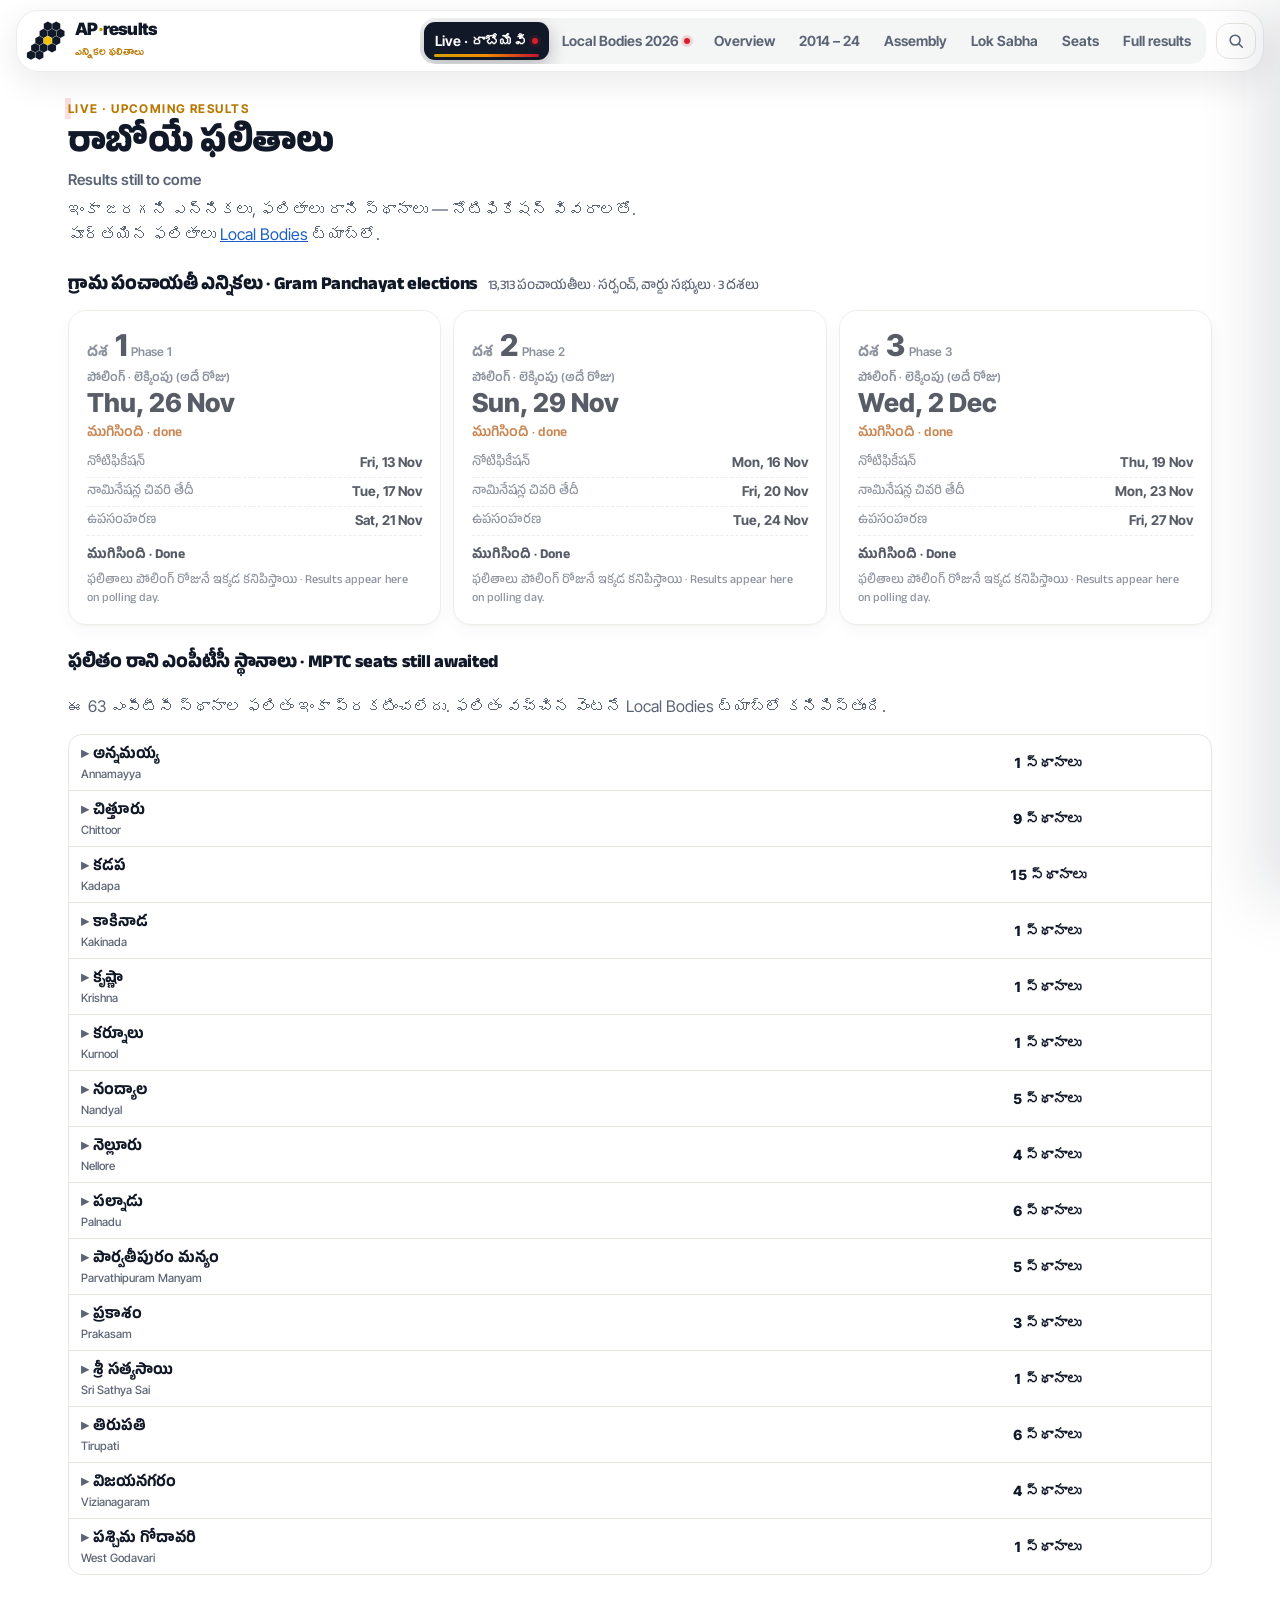
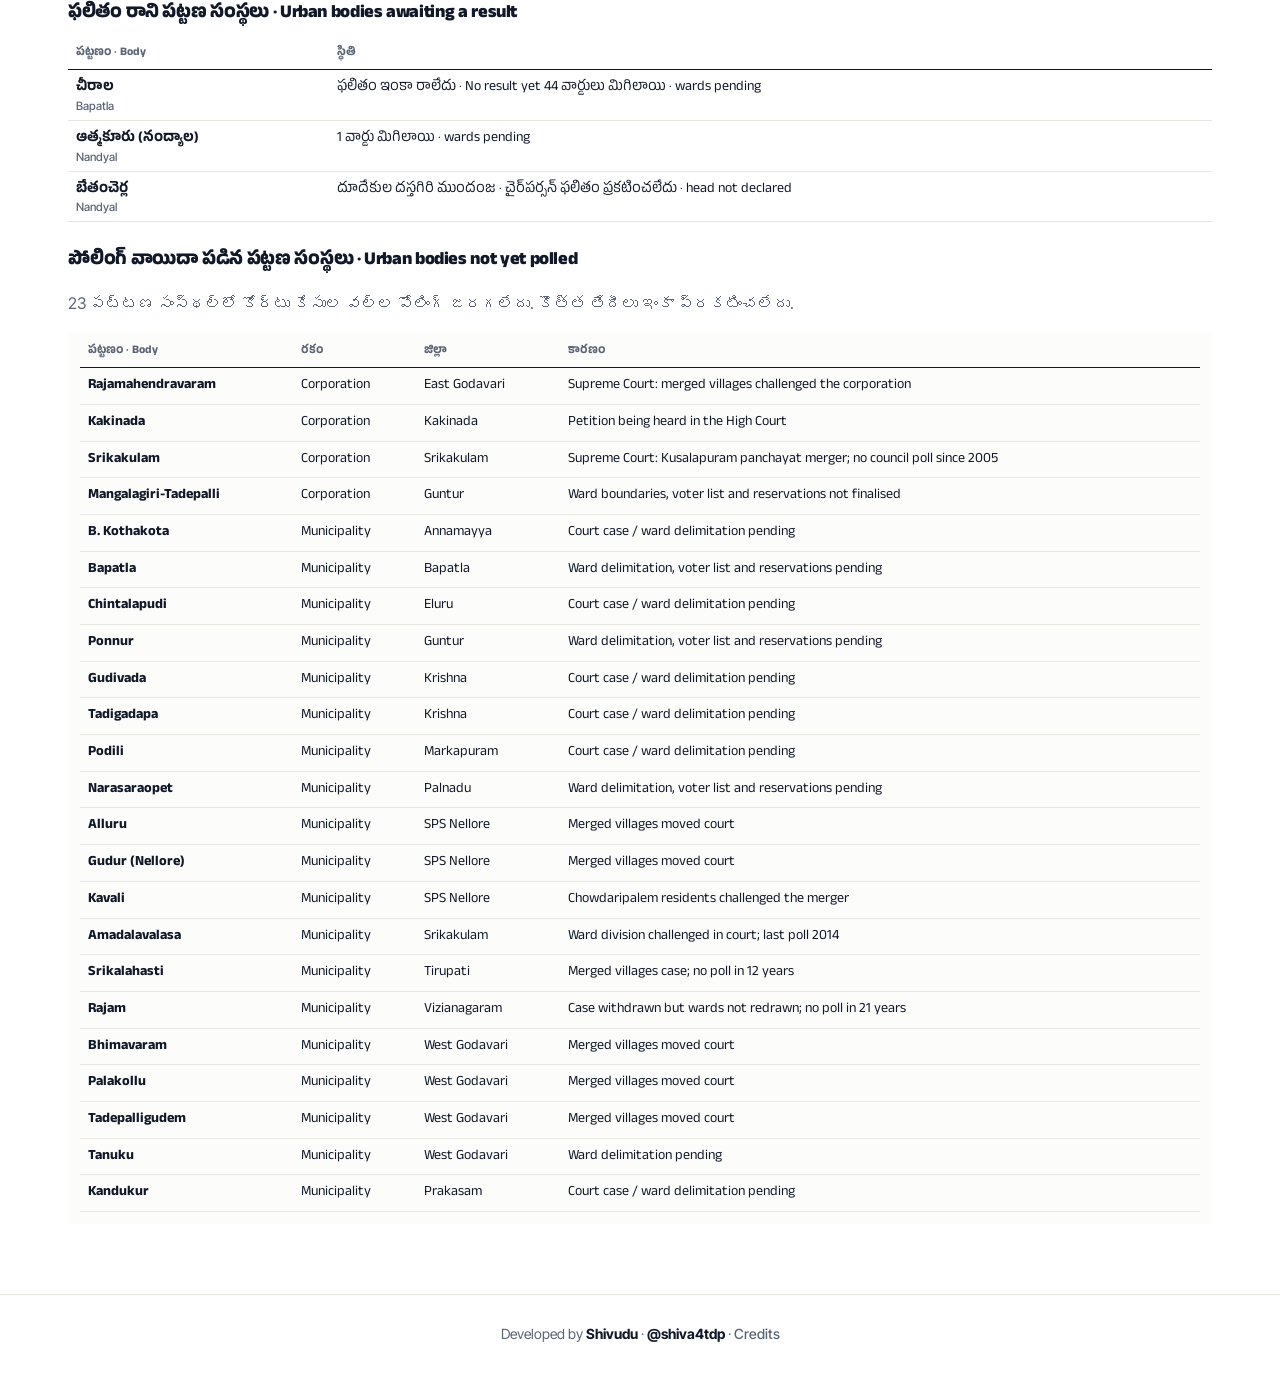
==== commit 5987d57d: "Site 2026-11-11T19:05Z" ====
--- a/index.html
+++ b/index.html
@@ -5,7 +5,7 @@
   <meta charset="utf-8" />
   <meta name="viewport" content="width=device-width, initial-scale=1" />
   <title>AP ZPTC MPTC Results 2026 Live · District &amp; Mandal Results | పరిషత్ ఎన్నికల ఫలితాలు</title>
-  <script>/* fresh */(()=>{const B="20261107171654";if(B.charAt(0)==="_")return;const go=()=>fetch("build.txt?t="+Math.floor(Date.now()/60000),{cache:"no-store"}).then(r=>r.ok?r.text():"").then(t=>{t=t.trim();if(t&&t!==B){try{if(sessionStorage.getItem("rl")===t)return;sessionStorage.setItem("rl",t)}catch(e){return}location.reload()}}).catch(()=>{});go();document.addEventListener("visibilitychange",()=>{if(!document.hidden)go()})})();</script>
+  <script>/* fresh */(()=>{const B="20261111190557";if(B.charAt(0)==="_")return;const go=()=>fetch("build.txt?t="+Math.floor(Date.now()/60000),{cache:"no-store"}).then(r=>r.ok?r.text():"").then(t=>{t=t.trim();if(t&&t!==B){try{if(sessionStorage.getItem("rl")===t)return;sessionStorage.setItem("rl",t)}catch(e){return}location.reload()}}).catch(()=>{});go();document.addEventListener("visibilitychange",()=>{if(!document.hidden)go()})})();</script>
   <meta name="description" content="Live Andhra Pradesh ZPTC and MPTC election results 2026 (counting 7 November): statewide, all 28 districts and 663 mandals, plus Mayor and municipal results and Assembly & Lok Sabha results 2014–2024. పరిషత్ ఎన్నికల ఫలితాలు." />
   <meta name="keywords" content="AP election results, AP local body election results 2026, AP municipal election results, Andhra Pradesh mayor results, Vijayawada mayor, Visakhapatnam GVMC results, ఏపీ ఎన్నికల ఫలితాలు, మున్సిపల్ ఎన్నికల ఫలితాలు" />
   <link rel="canonical" href="https://apelectionresults.com/" />
@@ -25,7 +25,7 @@
   <meta name="twitter:card" content="summary_large_image" />
   <meta name="twitter:creator" content="@shiva4tdp" />
   <meta name="twitter:title" content="AP ZPTC MPTC Results 2026 Live · District &amp; Mandal Results" />
-  <meta name="twitter:description" content="Live results for all 100 urban local bodies in Andhra Pradesh, Mayor races, candidates and predictions." />
+  <meta name="twitter:description" content="Live results for all 100 urban local bodies in Andhra Pradesh, Mayor races and candidates." />
   <meta name="twitter:image" content="https://apelectionresults.com/assets/brand/og-parishad.jpg" />
   <script type="application/ld+json">
   {"@context":"https://schema.org","@graph":[
@@ -36,11 +36,12 @@
   <link rel="preconnect" href="https://fonts.googleapis.com" />
   <link rel="preconnect" href="https://fonts.gstatic.com" crossorigin />
   <link href="https://fonts.googleapis.com/css2?family=Anek+Telugu:wght@400;600;800&family=Ramabhadra&family=Inter+Tight:wght@400;500;600;700;800&family=JetBrains+Mono:wght@500;700&display=swap" rel="stylesheet" />
-  <link rel="stylesheet" href="styles.css?v=20261106120000" />
+  <link rel="stylesheet" href="styles.css?v=20261111230000" />
+  <link rel="stylesheet" href="lb.css?v=20261111223000" />
   <link rel="icon" href="data:image/svg+xml,<svg xmlns='http://www.w3.org/2000/svg' viewBox='0 0 55 55'><polygon points='30.00,0.60 35.54,3.80 35.54,10.20 30.00,13.40 24.46,10.20 24.46,3.80' fill='%23111827'/><polygon points='41.60,0.60 47.14,3.80 47.14,10.20 41.60,13.40 36.06,10.20 36.06,3.80' fill='%23111827'/><polygon points='24.20,10.60 29.74,13.80 29.74,20.20 24.20,23.40 18.66,20.20 18.66,13.80' fill='%23111827'/><polygon points='35.80,10.60 41.34,13.80 41.34,20.20 35.80,23.40 30.26,20.20 30.26,13.80' fill='%23111827'/><polygon points='47.40,10.60 52.94,13.80 52.94,20.20 47.40,23.40 41.86,20.20 41.86,13.80' fill='%23111827'/><polygon points='18.40,20.60 23.94,23.80 23.94,30.20 18.40,33.40 12.86,30.20 12.86,23.80' fill='%23111827'/><polygon points='30.00,20.60 35.54,23.80 35.54,30.20 30.00,33.40 24.46,30.20 24.46,23.80' fill='%23F5C400'/><polygon points='41.60,20.60 47.14,23.80 47.14,30.20 41.60,33.40 36.06,30.20 36.06,23.80' fill='%23111827'/><polygon points='12.60,30.60 18.14,33.80 18.14,40.20 12.60,43.40 7.06,40.20 7.06,33.80' fill='%23111827'/><polygon points='24.20,30.60 29.74,33.80 29.74,40.20 24.20,43.40 18.66,40.20 18.66,33.80' fill='%23111827'/><polygon points='35.80,30.60 41.34,33.80 41.34,40.20 35.80,43.40 30.26,40.20 30.26,33.80' fill='%23111827'/><polygon points='6.80,40.60 12.34,43.80 12.34,50.20 6.80,53.40 1.26,50.20 1.26,43.80' fill='%23111827'/><polygon points='18.40,40.60 23.94,43.80 23.94,50.20 18.40,53.40 12.86,50.20 12.86,43.80' fill='%23111827'/></svg>" />
 </head>
 <body>
-  <noscript><p style="padding:16px">AP Election Results: live Andhra Pradesh local body election results 2026 (Mayor and municipal chairperson results for 100 urban bodies; polling 1 November, counting 3 November), candidates, predictions, and Assembly and Lok Sabha results for 2014, 2019 and 2024. Please enable JavaScript to see the results.</p></noscript>
+  <noscript><p style="padding:16px">AP Election Results: live Andhra Pradesh local body election results 2026 (Mayor and municipal chairperson results for 100 urban bodies; polling 1 November, counting 3 November), candidates, and Assembly and Lok Sabha results for 2014, 2019 and 2024. Please enable JavaScript to see the results.</p></noscript>
   <div id="demoBanner" class="demo-banner" hidden>DEMO DATA · simulated numbers to preview the layout · NOT real results · <a href="./">exit demo</a></div>
 
   <header class="dock" id="dock">
@@ -50,11 +51,11 @@
         <span class="dock-word"><b>AP<i>·</i>results</b><small lang="te">ఎన్నికల ఫలితాలు</small></span>
       </a>
       <span hidden><span id="phasePill"></span><span id="dockCd"></span><span id="tickerText"></span><span id="updated"></span></span>
-      <nav class="dock-tabs" aria-label="Sections"><span class="dock-ink" id="dockInk" aria-hidden="true"></span><a href="#/live" data-tab="live"><svg viewBox="0 0 20 20" aria-hidden="true" class="ic"><path d="M4 16V9M8 16V5M12 16v-5M16 16V7"/></svg><span>ఫలితాలు · Results</span><i class="live-dot"></i></a><a href="#/local" data-tab="local"><svg viewBox="0 0 20 20" aria-hidden="true" class="ic"><path d="M3 9.5 10 4l7 5.5V16a1 1 0 0 1-1 1h-3.5v-4.5h-5V17H4a1 1 0 0 1-1-1z"/></svg><span>Local Bodies 2026</span><i class="live-dot"></i></a><a href="#/overview" data-tab="overview"><svg viewBox="0 0 20 20" aria-hidden="true" class="ic"><circle cx="10" cy="10" r="7"/><path d="M10 6.5v4l2.5 1.5"/></svg><span>Overview</span></a><a href="#/predict" data-tab="predict"><svg viewBox="0 0 20 20" aria-hidden="true" class="ic"><path d="M3 16l4-5 3 3 6-8"/><path d="M12 6h4v4"/></svg><span>Predictions</span></a><a href="#/past" data-tab="past"><svg viewBox="0 0 20 20" aria-hidden="true" class="ic"><path d="M3.5 10a6.5 6.5 0 1 0 2-4.7"/><path d="M3 3.5v3h3"/><path d="M10 6.5V10l2.5 1.5"/></svg><span>2014 – 24</span></a><a href="#/assembly" data-tab="assembly"><svg viewBox="0 0 20 20" aria-hidden="true" class="ic"><path d="M3 15a7 7 0 0 1 14 0"/><path d="M6.2 15a3.8 3.8 0 0 1 7.6 0"/><path d="M2 15h16"/></svg><span>Assembly</span></a><a href="#/loksabha" data-tab="loksabha"><svg viewBox="0 0 20 20" aria-hidden="true" class="ic"><path d="M3 17h14M4 8h12M10 3 3.5 7h13z"/><path d="M5.5 8v7M8.5 8v7M11.5 8v7M14.5 8v7"/></svg><span>Lok Sabha</span></a><a href="#/seats" data-tab="seats"><svg viewBox="0 0 20 20" aria-hidden="true" class="ic"><path d="M10 17.5s5.5-5 5.5-9.2a5.5 5.5 0 0 0-11 0c0 4.2 5.5 9.2 5.5 9.2z"/><circle cx="10" cy="8.3" r="2"/></svg><span>Seats</span></a><a href="#/full" data-tab="full"><svg viewBox="0 0 20 20" aria-hidden="true" class="ic"><rect x="3" y="3.5" width="14" height="13" rx="2"/><path d="M3 8h14M3 12h14M8 8v8.5"/></svg><span>Full results</span></a></nav>
+      <nav class="dock-tabs" aria-label="Sections"><span class="dock-ink" id="dockInk" aria-hidden="true"></span><a href="#/live" data-tab="live"><svg viewBox="0 0 20 20" aria-hidden="true" class="ic"><path d="M4 16V9M8 16V5M12 16v-5M16 16V7"/></svg><span>Live · రాబోయేవి</span><i class="live-dot"></i></a><a href="#/local" data-tab="local"><svg viewBox="0 0 20 20" aria-hidden="true" class="ic"><path d="M3 9.5 10 4l7 5.5V16a1 1 0 0 1-1 1h-3.5v-4.5h-5V17H4a1 1 0 0 1-1-1z"/></svg><span>Local Bodies 2026</span><i class="live-dot"></i></a><a href="#/overview" data-tab="overview"><svg viewBox="0 0 20 20" aria-hidden="true" class="ic"><circle cx="10" cy="10" r="7"/><path d="M10 6.5v4l2.5 1.5"/></svg><span>Overview</span></a><a href="#/past" data-tab="past"><svg viewBox="0 0 20 20" aria-hidden="true" class="ic"><path d="M3.5 10a6.5 6.5 0 1 0 2-4.7"/><path d="M3 3.5v3h3"/><path d="M10 6.5V10l2.5 1.5"/></svg><span>2014 – 24</span></a><a href="#/assembly" data-tab="assembly"><svg viewBox="0 0 20 20" aria-hidden="true" class="ic"><path d="M3 15a7 7 0 0 1 14 0"/><path d="M6.2 15a3.8 3.8 0 0 1 7.6 0"/><path d="M2 15h16"/></svg><span>Assembly</span></a><a href="#/loksabha" data-tab="loksabha"><svg viewBox="0 0 20 20" aria-hidden="true" class="ic"><path d="M3 17h14M4 8h12M10 3 3.5 7h13z"/><path d="M5.5 8v7M8.5 8v7M11.5 8v7M14.5 8v7"/></svg><span>Lok Sabha</span></a><a href="#/seats" data-tab="seats"><svg viewBox="0 0 20 20" aria-hidden="true" class="ic"><path d="M10 17.5s5.5-5 5.5-9.2a5.5 5.5 0 0 0-11 0c0 4.2 5.5 9.2 5.5 9.2z"/><circle cx="10" cy="8.3" r="2"/></svg><span>Seats</span></a><a href="#/full" data-tab="full"><svg viewBox="0 0 20 20" aria-hidden="true" class="ic"><rect x="3" y="3.5" width="14" height="13" rx="2"/><path d="M3 8h14M3 12h14M8 8v8.5"/></svg><span>Full results</span></a></nav>
       <button class="dock-search" id="cmdOpen" type="button" aria-label="Search everything"><svg viewBox="0 0 20 20" aria-hidden="true" class="ic"><circle cx="9" cy="9" r="5.5"/><path d="m13.2 13.2 3.8 3.8"/></svg><span>Search</span><kbd>⌘K</kbd></button>
     </div>
   </header>
-  <nav class="tabbar" aria-label="Sections"><a href="#/live" data-tab="live"><svg viewBox="0 0 20 20" aria-hidden="true" class="ic"><path d="M4 16V9M8 16V5M12 16v-5M16 16V7"/></svg><span>ఫలితాలు</span></a><a href="#/local" data-tab="local"><svg viewBox="0 0 20 20" aria-hidden="true" class="ic"><path d="M3 9.5 10 4l7 5.5V16a1 1 0 0 1-1 1h-3.5v-4.5h-5V17H4a1 1 0 0 1-1-1z"/></svg><span>2026</span></a><a href="#/overview" data-tab="overview"><svg viewBox="0 0 20 20" aria-hidden="true" class="ic"><circle cx="10" cy="10" r="7"/><path d="M10 6.5v4l2.5 1.5"/></svg><span>Overview</span></a><a href="#/full" data-tab="full"><svg viewBox="0 0 20 20" aria-hidden="true" class="ic"><rect x="3" y="3.5" width="14" height="13" rx="2"/><path d="M3 8h14M3 12h14M8 8v8.5"/></svg><span>Results</span></a><button type="button" class="tb-more" id="tbMore" aria-expanded="false" aria-controls="tbSheet"><svg viewBox="0 0 20 20" aria-hidden="true" class="ic"><circle cx="5" cy="10" r="1.6"/><circle cx="10" cy="10" r="1.6"/><circle cx="15" cy="10" r="1.6"/></svg><span>More</span></button><div class="tb-sheet" id="tbSheet" hidden><p class="tb-sheet-h">Past elections</p><a href="#/past" data-tab="past"><svg viewBox="0 0 20 20" aria-hidden="true" class="ic"><path d="M3.5 10a6.5 6.5 0 1 0 2-4.7"/><path d="M3 3.5v3h3"/><path d="M10 6.5V10l2.5 1.5"/></svg><span>2014 – 24 results</span></a><a href="#/assembly" data-tab="assembly"><svg viewBox="0 0 20 20" aria-hidden="true" class="ic"><path d="M3 15a7 7 0 0 1 14 0"/><path d="M6.2 15a3.8 3.8 0 0 1 7.6 0"/><path d="M2 15h16"/></svg><span>Assembly</span></a><a href="#/loksabha" data-tab="loksabha"><svg viewBox="0 0 20 20" aria-hidden="true" class="ic"><path d="M3 17h14M4 8h12M10 3 3.5 7h13z"/><path d="M5.5 8v7M8.5 8v7M11.5 8v7M14.5 8v7"/></svg><span>Lok Sabha</span></a><a href="#/seats" data-tab="seats"><svg viewBox="0 0 20 20" aria-hidden="true" class="ic"><path d="M10 17.5s5.5-5 5.5-9.2a5.5 5.5 0 0 0-11 0c0 4.2 5.5 9.2 5.5 9.2z"/><circle cx="10" cy="8.3" r="2"/></svg><span>Find a constituency</span></a></div></nav>
+  <nav class="tabbar" aria-label="Sections"><a href="#/live" data-tab="live"><svg viewBox="0 0 20 20" aria-hidden="true" class="ic"><path d="M4 16V9M8 16V5M12 16v-5M16 16V7"/></svg><span>Live</span></a><a href="#/local" data-tab="local"><svg viewBox="0 0 20 20" aria-hidden="true" class="ic"><path d="M3 9.5 10 4l7 5.5V16a1 1 0 0 1-1 1h-3.5v-4.5h-5V17H4a1 1 0 0 1-1-1z"/></svg><span>2026</span></a><a href="#/overview" data-tab="overview"><svg viewBox="0 0 20 20" aria-hidden="true" class="ic"><circle cx="10" cy="10" r="7"/><path d="M10 6.5v4l2.5 1.5"/></svg><span>Overview</span></a><a href="#/full" data-tab="full"><svg viewBox="0 0 20 20" aria-hidden="true" class="ic"><rect x="3" y="3.5" width="14" height="13" rx="2"/><path d="M3 8h14M3 12h14M8 8v8.5"/></svg><span>Results</span></a><button type="button" class="tb-more" id="tbMore" aria-expanded="false" aria-controls="tbSheet"><svg viewBox="0 0 20 20" aria-hidden="true" class="ic"><circle cx="5" cy="10" r="1.6"/><circle cx="10" cy="10" r="1.6"/><circle cx="15" cy="10" r="1.6"/></svg><span>More</span></button><div class="tb-sheet" id="tbSheet" hidden><p class="tb-sheet-h">Past elections</p><a href="#/past" data-tab="past"><svg viewBox="0 0 20 20" aria-hidden="true" class="ic"><path d="M3.5 10a6.5 6.5 0 1 0 2-4.7"/><path d="M3 3.5v3h3"/><path d="M10 6.5V10l2.5 1.5"/></svg><span>2014 – 24 results</span></a><a href="#/assembly" data-tab="assembly"><svg viewBox="0 0 20 20" aria-hidden="true" class="ic"><path d="M3 15a7 7 0 0 1 14 0"/><path d="M6.2 15a3.8 3.8 0 0 1 7.6 0"/><path d="M2 15h16"/></svg><span>Assembly</span></a><a href="#/loksabha" data-tab="loksabha"><svg viewBox="0 0 20 20" aria-hidden="true" class="ic"><path d="M3 17h14M4 8h12M10 3 3.5 7h13z"/><path d="M5.5 8v7M8.5 8v7M11.5 8v7M14.5 8v7"/></svg><span>Lok Sabha</span></a><a href="#/seats" data-tab="seats"><svg viewBox="0 0 20 20" aria-hidden="true" class="ic"><path d="M10 17.5s5.5-5 5.5-9.2a5.5 5.5 0 0 0-11 0c0 4.2 5.5 9.2 5.5 9.2z"/><circle cx="10" cy="8.3" r="2"/></svg><span>Find a constituency</span></a></div></nav>
 
   <div class="cmd" id="cmd" hidden>
     <div class="cmd-bg" data-cmd-close></div>
@@ -68,9 +69,10 @@
   </div>
 
   <main>
-    <div data-panel="live"><iframe id="liveFrame" class="live-frame" src="parishad.html?embed=1" title="ఎన్నికల ఫలితాలు · live results" loading="eager"></iframe></div>
+    <div data-panel="live"><div id="upRoot"></div></div>
     <div data-panel="local" hidden>
-    <section id="turnout" class="sec"></section>
+    <div id="lbRoot"></div>
+    <div class="legacy" hidden>
     <div class="hold-alert" id="holdAlert" hidden></div>
     <section class="hero">
       <div class="wrap hero-grid">
@@ -100,7 +102,7 @@
       </div>
       <div class="wrap"><div class="stats" id="stats"></div></div>
     </section>
-    <div class="subnav"><div class="wrap"><a href="#turnout">Turnout</a><a href="#results">Results</a><a href="#unopposed">Unopposed</a><a href="#mayors">Mayors</a><a href="#bodies">All bodies</a><a href="#districts">Districts</a><a href="#rural">Rural</a><a href="#schedule">Schedule</a><a href="#/past" class="sn-past">Past results →</a></div></div>
+    <div class="subnav"><div class="wrap"><a href="#results">Results</a><a href="#unopposed">Unopposed</a><a href="#mayors">Mayors</a><a href="#bodies">All bodies</a><a href="#districts">Districts</a><a href="#rural">Rural</a><a href="#schedule">Schedule</a><a href="#/past" class="sn-past">Past results →</a></div></div>
 
     <section id="results" class="sec">
       <div class="wrap">
@@ -192,8 +194,10 @@
         <div class="deferred" id="deferred"></div>
       </div>
     </section>
-    </div>
+    </div></div>
     <div data-panel="overview" hidden>
+    <div id="ovRoot"></div>
+    <div class="legacy" hidden>
     <section class="epic" id="epic" aria-label="Andhra Pradesh election hub">
       <div class="epic-aura" aria-hidden="true"></div>
       <div class="wrap epic-grid">
@@ -226,9 +230,7 @@
       </div>
     </section>
     <section class="mandate"><div class="wrap" id="prevMandate"></div></section>
-    </div>
-
-    <div data-panel="predict" hidden><div id="predictRoot"></div></div>
+    </div></div>
 
     <div data-panel="past" hidden>
       <section class="ghero">
@@ -353,16 +355,19 @@
   <script src="data/candidates.js?v=20261103081429"></script>
   <script src="app.js?v=20261107140000"></script>
   <script src="unopposed.js?v=20261103081429"></script>
-  <script src="data/turnout.js?v=20261103081429"></script>
-  <script src="turnout.js?v=20261103081429"></script>
   <script src="fullresults.js?v=20261103081429"></script>
   <script src="partiesview.js?v=20261103081429"></script>
   <script src="home.js?v=20261103081429"></script>
   <script src="insights.js?v=20261103081429"></script>
-  <script src="general.js?v=20261106120000"></script>
-  <script src="predict.js?v=20261103081429"></script>
-  <script src="nav.js?v=20261103081429"></script>
+  <script src="general.js?v=20261111230000"></script>
+  <script src="nav.js?v=20261111223000"></script>
   <script src="live.js?v=20261107013000"></script>
+  <script src="data/mandals.js?v=20261106234400"></script>
+  <script src="data/ulb-results.js?v=20261111223000"></script>
+  <script src="lb-data.js?v=20261111223000"></script>
+  <script src="lb-local.js?v=20261111223000"></script>
+  <script src="lb-overview.js?v=20261111223000"></script>
+  <script src="lb-upcoming.js?v=20261111223000"></script>
   <script src="share-templates.js?v=20261103081429"></script>
   <script src="share-templates2.js?v=20261103081429"></script>
   <script src="share.js?v=20261103081429"></script>
--- a/styles.css
+++ b/styles.css
@@ -777,6 +777,5 @@
 /* Phones, results tab: the page itself never scrolls, only the results frame does, so the bottom menu and the header
    stay put (two scrolling layers made the menu and the results jump as the browser bar showed and hid) */
 @media (max-width: 760px) {
-  html.on-live, html.on-live body { height: 100%; overflow: hidden; overscroll-behavior: none; }
   html.on-live .foot { display: none; }
 }
--- a/lb.css
+++ b/lb.css
@@ -0,0 +1,49 @@
+/* Local Bodies, Overview and Live (upcoming) tabs: tables and numbers only, no charts. */
+.lb { padding-top: 28px; padding-bottom: 70px; }
+.lb-top { margin-bottom: 18px; } .lb-top h2 { font-size: clamp(24px, 3.4vw, 34px); line-height: 1.2; font-weight: 800; font-family: "Anek Telugu", "Inter Tight", sans-serif; }
+.lb-en { display: block; font: 600 15px "Inter Tight", sans-serif; color: var(--ink2); margin-top: 3px; letter-spacing: 0; } .lb-top .muted { margin: 8px 0 0; max-width: 70ch; }
+.lb-top a, .lb a { color: var(--YSRCP); }
+.lb-h { font: 800 18px "Anek Telugu", "Inter Tight", sans-serif; margin: 26px 0 10px; } .lb-h small { font-weight: 500; font-size: 13px; color: var(--ink2); margin-left: 6px; }
+.lb-tabs { display: flex; gap: 6px; margin: 4px 0 14px; flex-wrap: wrap; } .lb-tabs button, .lb-seg button { min-height: 42px; padding: 6px 16px; border: 1px solid var(--line); border-radius: 12px; background: var(--bg2); font: 700 15px "Anek Telugu", "Inter Tight", sans-serif; color: var(--ink2); cursor: pointer; }
+.lb-tabs button small { font: 600 12px "Inter Tight", sans-serif; opacity: .8; margin-left: 4px; } .lb-tabs [aria-selected="true"], .lb-seg [aria-pressed="true"] { background: var(--ink); color: #fff; border-color: var(--ink); }
+.lb-seg { display: flex; gap: 6px; margin: 12px 0; flex-wrap: wrap; } .lb-seg button { min-height: 38px; font-size: 14px; }
+.lb-sumstrip { display: grid; grid-template-columns: repeat(4, 1fr); gap: 8px; margin: 8px 0; } .lb-sumstrip div { background: var(--bg2); border: 1px solid var(--line); border-radius: 14px; padding: 10px 14px; }
+.lb-sumstrip small { display: block; font: 600 12.5px "Anek Telugu", "Inter Tight", sans-serif; color: var(--ink2); } .lb-sumstrip b { font: 800 26px/1.15 "Inter Tight", sans-serif; font-variant-numeric: tabular-nums; } .lb-sumstrip i { display: block; font: 500 11.5px "Anek Telugu", sans-serif; font-style: normal; color: var(--ink2); }
+@media (max-width: 640px) { .lb-sumstrip { grid-template-columns: repeat(2, 1fr); } }
+.lb-list { border: 1px solid var(--line); border-radius: 14px; overflow: hidden; background: var(--card); }
+.lb-row { display: grid; grid-template-columns: var(--cols); gap: 6px; align-items: center; padding: 9px 12px; border-bottom: 1px solid var(--line); min-width: 0; } .lb-row:last-child { border-bottom: 0; }
+.lb-hd { background: var(--bg2); font: 700 12px "Anek Telugu", "Inter Tight", sans-serif; color: var(--ink2); padding-top: 8px; padding-bottom: 8px; } .lb-ph { text-align: center; font-weight: 800; } .lb-hd .lb-tot { color: var(--ink2); font-weight: 700; }
+.lb-sum { background: var(--bg2); font-weight: 800; }
+.lb-name { min-width: 0; line-height: 1.25; } .lb-name b { display: block; font: 700 15px "Anek Telugu", "Inter Tight", sans-serif; overflow-wrap: anywhere; } .lb-name small { display: block; font: 500 11.5px "Inter Tight", sans-serif; color: var(--ink2); }
+.lb-n5 { text-align: center; font: 800 15px "Inter Tight", sans-serif; font-variant-numeric: tabular-nums; } .lb-n5.z { opacity: .28; font-weight: 600; }
+.lb-tot { text-align: center; font: 800 14px "Inter Tight", sans-serif; font-variant-numeric: tabular-nums; } .lb-tot small { font-weight: 500; color: var(--ink2); font-size: 11px; } .lb-tot.ok { color: #0b7a4b; font-family: "Anek Telugu", sans-serif; font-size: 13px; } .lb-tot.wait { color: #b45309; font-family: "Anek Telugu", sans-serif; font-size: 13px; }
+.lb-dn { font: 500 12.5px "Anek Telugu", sans-serif; color: var(--ink2); }
+.lb-c3 { text-align: center; } .lb-trio { font: 800 14px "Inter Tight", sans-serif; font-variant-numeric: tabular-nums; white-space: nowrap; } .lb-hd .lb-c3 small { font-weight: 500; }
+details.lb-d > summary { cursor: pointer; list-style: none; } details.lb-d > summary::-webkit-details-marker { display: none; } details.lb-d > summary::before { content: none; }
+details.lb-d { border-bottom: 1px solid var(--line); } details.lb-d:last-child { border-bottom: 0; } details.lb-d > summary.lb-row { border-bottom: 0; } details.lb-d[open] > summary { background: #f4f7ff; }
+details.lb-d > summary .lb-name b::before { content: "▸ "; color: var(--ink2); font-weight: 600; } details.lb-d[open] > summary .lb-name b::before { content: "▾ "; }
+.lb-scroll { overflow-x: auto; padding: 4px 12px 12px; background: #fcfcfa; }
+.lb-tbl { width: 100%; border-collapse: collapse; font-size: 14px; } .lb-tbl th { text-align: left; font: 700 11.5px "Anek Telugu", "Inter Tight", sans-serif; color: var(--ink2); padding: 7px 8px; border-bottom: 1.5px solid var(--ink); white-space: nowrap; }
+.lb-tbl td { padding: 7px 8px; border-bottom: 1px solid var(--line); vertical-align: top; font-family: "Anek Telugu", "Inter Tight", sans-serif; } .lb-tbl td b { font-weight: 700; } .lb-tbl td small { display: block; color: var(--ink2); font: 500 11.5px "Inter Tight", sans-serif; }
+.lb-tbl td.num, .lb-tbl th.num { text-align: center; font: 700 14px "Inter Tight", sans-serif; font-variant-numeric: tabular-nums; } .lb-tbl td.num.z { opacity: .28; } .lb-tbl td.num small { display: inline; font-size: 11px; }
+.lb-chip { display: inline-block; padding: 1px 9px; border-radius: 99px; background: color-mix(in srgb, var(--c) 16%, #fff); color: var(--c); border: 1px solid color-mix(in srgb, var(--c) 45%, #fff); font: 700 12.5px "Anek Telugu", sans-serif; white-space: nowrap; }
+.lb-wait { color: #b45309; font: 600 12.5px "Anek Telugu", sans-serif; } .lb-uo { font: 700 11px "Anek Telugu", sans-serif; background: #eef1f7; color: #3b4a66; padding: 1px 7px; border-radius: 6px; }
+.lb-find { margin: 6px 0 10px; } .lb-find input { width: 100%; max-width: 460px; min-height: 42px; padding: 8px 14px; border: 1px solid var(--line); border-radius: 12px; font: 500 15px "Anek Telugu", "Inter Tight", sans-serif; background: #fff; }
+.lb-empty { padding: 18px; text-align: center; color: var(--ink2); }
+/* upcoming (live tab) */
+.up-grid { display: grid; grid-template-columns: repeat(3, 1fr); gap: 12px; } @media (max-width: 860px) { .up-grid { grid-template-columns: 1fr; } }
+.up-card { border: 1.5px solid var(--line); border-radius: 18px; padding: 16px 18px; background: #fff; box-shadow: var(--shadow); } .up-card.now { border-color: #0b7a4b; background: #f3fbf6; } .up-card.soon { border-color: #e1c25a; background: #fffaf0; } .up-card.done { opacity: .7; }
+.up-n { font: 700 14px "Anek Telugu", sans-serif; color: var(--ink2); } .up-n b { font: 800 30px "Inter Tight", sans-serif; color: var(--ink); margin: 0 4px; } .up-n small { font: 600 12px "Inter Tight", sans-serif; }
+.up-poll { margin: 6px 0 10px; } .up-poll small { display: block; font: 600 12px "Anek Telugu", sans-serif; color: var(--ink2); } .up-poll b { display: block; font: 800 26px "Inter Tight", sans-serif; line-height: 1.15; } .up-poll span { font: 600 13.5px "Anek Telugu", "Inter Tight", sans-serif; color: #b45309; }
+.up-dl { display: grid; gap: 5px; margin: 0 0 10px; } .up-dl div { display: flex; justify-content: space-between; gap: 10px; border-bottom: 1px dashed var(--line); padding-bottom: 4px; } .up-dl dt { font: 500 12.5px "Anek Telugu", sans-serif; color: var(--ink2); } .up-dl dd { margin: 0; font: 700 13.5px "Inter Tight", sans-serif; }
+.up-stage { margin: 0 0 6px; font: 700 13.5px "Anek Telugu", "Inter Tight", sans-serif; } .up-res { margin: 0; font: 500 12px "Anek Telugu", sans-serif; color: var(--ink2); }
+
+@media (max-width: 560px) {
+  .lb-row { gap: 3px; padding: 8px 8px; } .lb-n5 { font-size: 13px; } .lb-tot { font-size: 12.5px; } .lb-name b { font-size: 13.5px; } .lb-ph { font-size: 11px; } .lb-hd { font-size: 10.5px; }
+  .lb-trio { font-size: 11px; letter-spacing: -.3px; } .lb-tabs button { padding: 6px 12px; font-size: 14px; } .lb-sumstrip b { font-size: 22px; } .lb-dn { font-size: 11px; }
+}
+@media (max-width: 560px) {
+  .lb-a .lb-row { grid-template-columns: repeat(6, minmax(0, 1fr)) !important; row-gap: 4px; } .lb-a .lb-name { grid-column: 1 / -1; } .lb-a .lb-hd > span:first-child { display: none; }
+  .lb-a .lb-tot.ok, .lb-a .lb-tot.wait { font-size: 9.5px; line-height: 1.15; white-space: normal; overflow-wrap: anywhere; } .lb-a .lb-hd > span { font-size: 10px; }
+}
+.lb-none { background: #fafaf7; } .lb-none .lb-name b { color: var(--ink2); font-weight: 600; } .lb-note { margin: 10px 4px 0; font: 500 12.5px/1.5 "Anek Telugu", "Inter Tight", sans-serif; color: var(--ink2); }
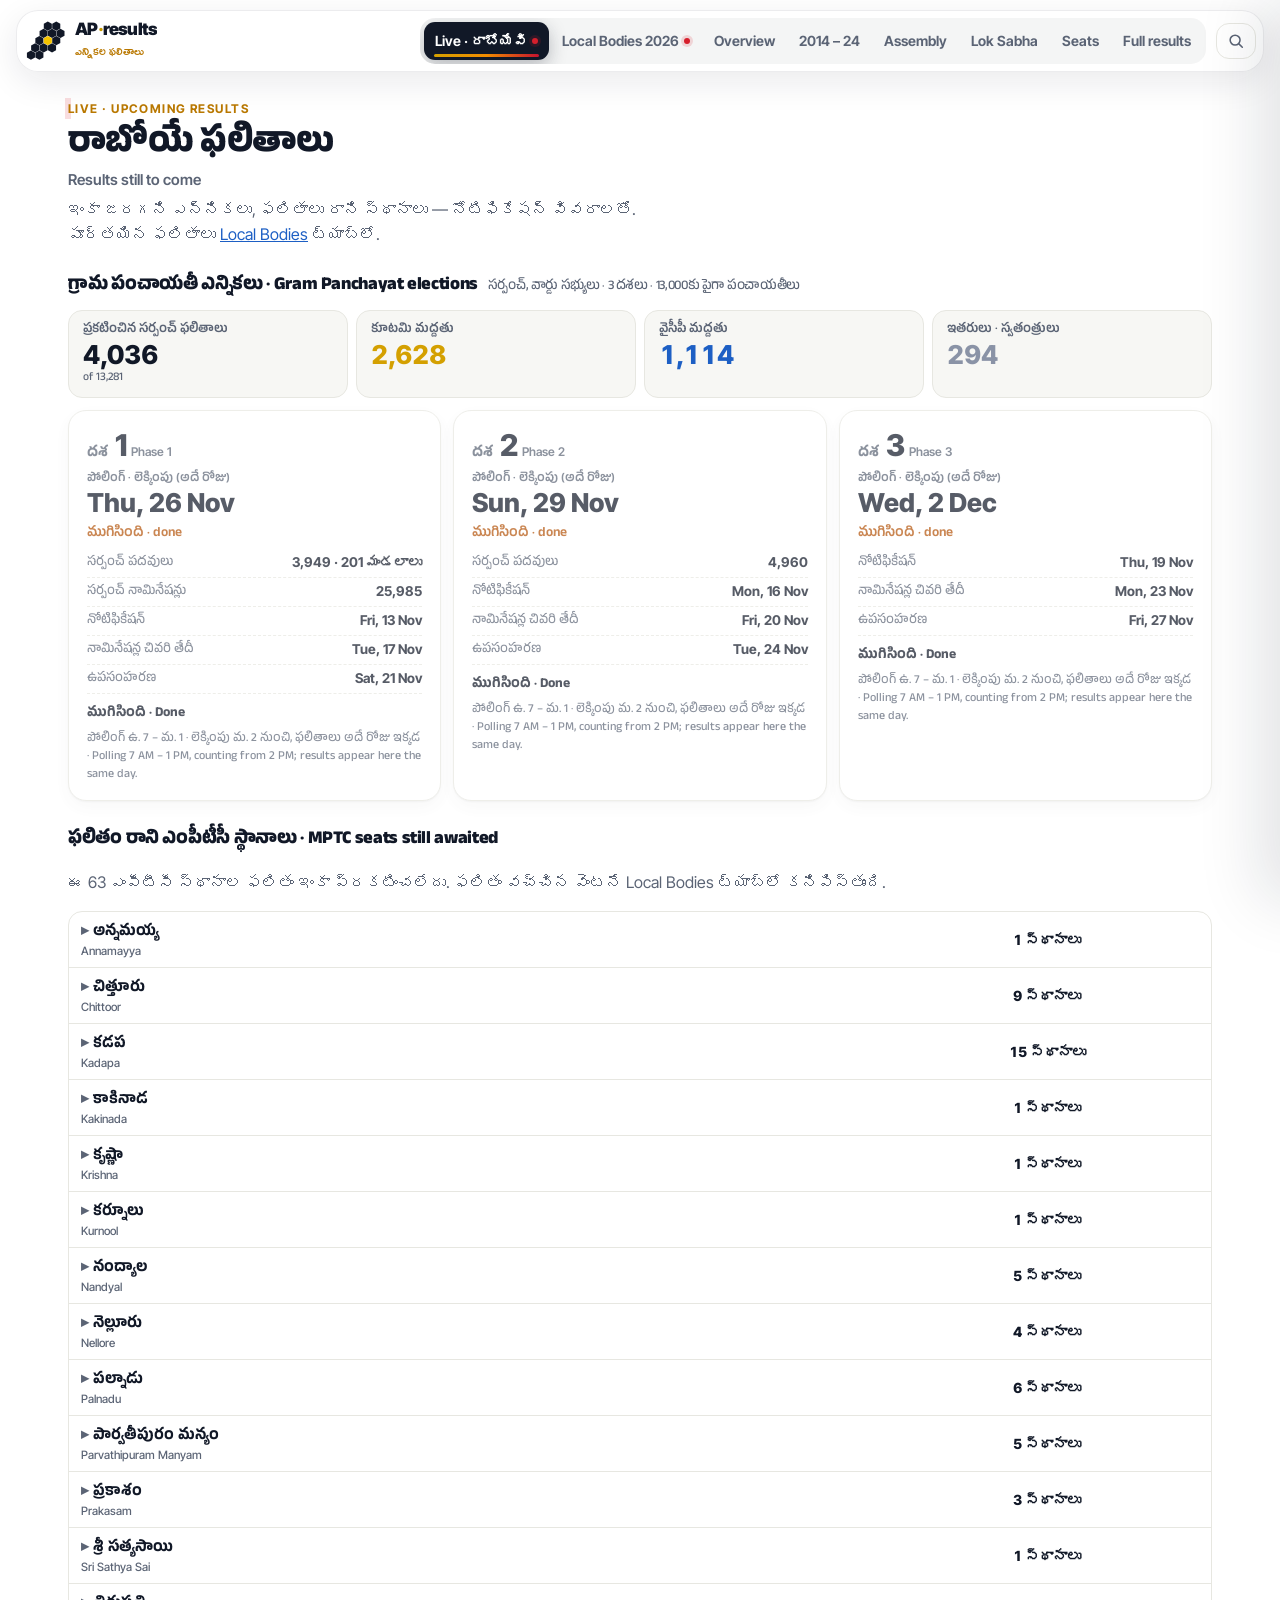
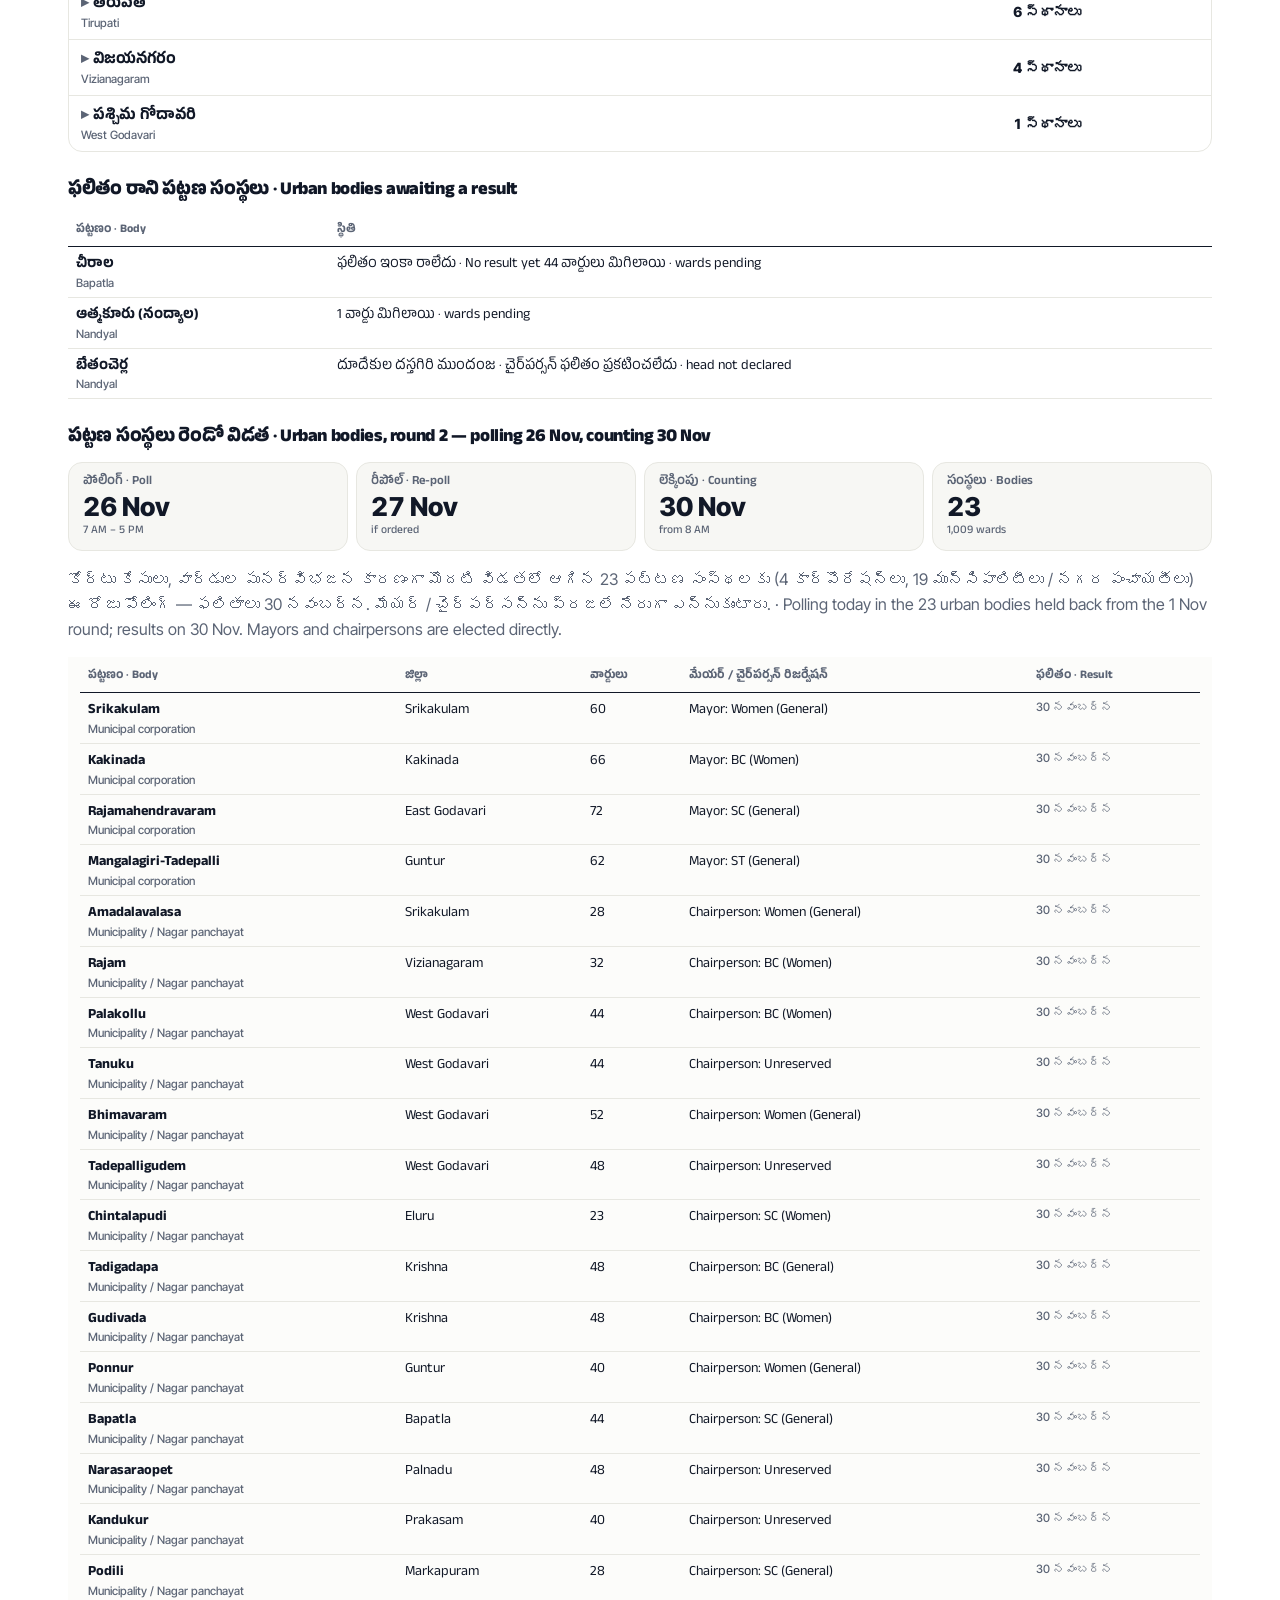
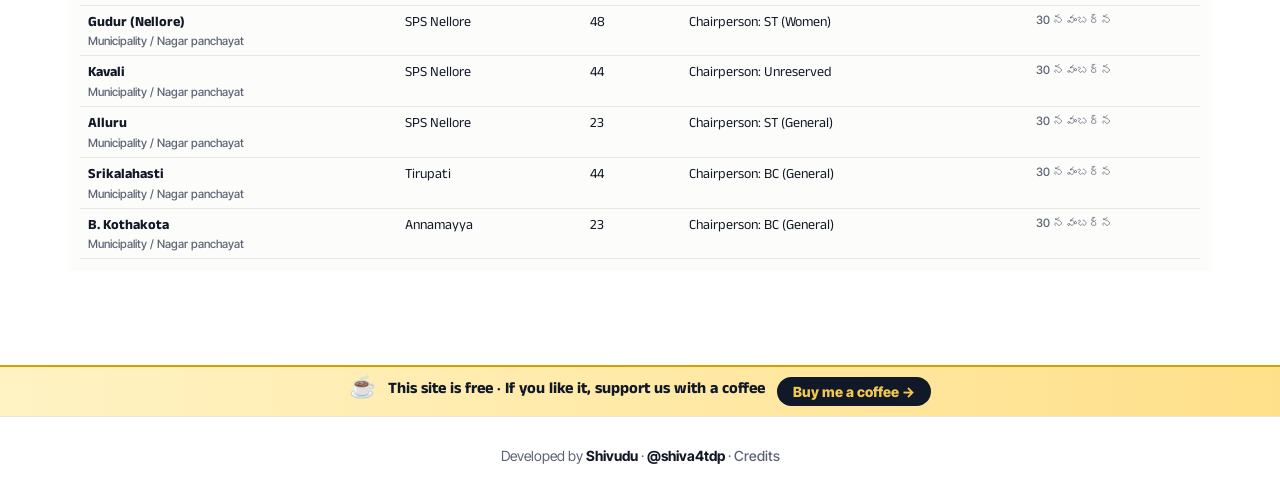
==== commit 5a77ada0: "Site 2026-11-27T08:43Z" ====
--- a/index.html
+++ b/index.html
@@ -1,11 +1,12 @@
 <!doctype html>
 <html lang="en">
 <head>
+  <script>/* poll days (26 Nov - 3 Dec 2026): anyone arriving at the home page lands on the live panchayat results; ?home or any #/tab keeps the full site */try{var d=new Date().toLocaleDateString("en-CA",{timeZone:"Asia/Kolkata"});if(d>="2026-11-26"&&d<="2026-12-03"&&!location.hash&&!/[?&]home/.test(location.search)&&(!document.referrer||document.referrer.indexOf(location.host)<0))location.replace("panchayat.html")}catch(e){}</script>
   <script>if (!location.hash) history.replaceState(null, "", location.pathname + location.search + "#/live");</script>
   <meta charset="utf-8" />
   <meta name="viewport" content="width=device-width, initial-scale=1" />
   <title>AP ZPTC MPTC Results 2026 Live · District &amp; Mandal Results | పరిషత్ ఎన్నికల ఫలితాలు</title>
-  <script>/* fresh */(()=>{const B="20261111190557";if(B.charAt(0)==="_")return;const go=()=>fetch("build.txt?t="+Math.floor(Date.now()/60000),{cache:"no-store"}).then(r=>r.ok?r.text():"").then(t=>{t=t.trim();if(t&&t!==B){try{if(sessionStorage.getItem("rl")===t)return;sessionStorage.setItem("rl",t)}catch(e){return}location.reload()}}).catch(()=>{});go();document.addEventListener("visibilitychange",()=>{if(!document.hidden)go()})})();</script>
+  <script>/* fresh */(()=>{const B="20261127084345";if(B.charAt(0)==="_")return;const go=()=>fetch("build.txt?t="+Math.floor(Date.now()/60000),{cache:"no-store"}).then(r=>r.ok?r.text():"").then(t=>{t=t.trim();if(t&&t!==B){try{if(sessionStorage.getItem("rl")===t)return;sessionStorage.setItem("rl",t)}catch(e){return}location.reload()}}).catch(()=>{});go();document.addEventListener("visibilitychange",()=>{if(!document.hidden)go()})})();</script>
   <meta name="description" content="Live Andhra Pradesh ZPTC and MPTC election results 2026 (counting 7 November): statewide, all 28 districts and 663 mandals, plus Mayor and municipal results and Assembly & Lok Sabha results 2014–2024. పరిషత్ ఎన్నికల ఫలితాలు." />
   <meta name="keywords" content="AP election results, AP local body election results 2026, AP municipal election results, Andhra Pradesh mayor results, Vijayawada mayor, Visakhapatnam GVMC results, ఏపీ ఎన్నికల ఫలితాలు, మున్సిపల్ ఎన్నికల ఫలితాలు" />
   <link rel="canonical" href="https://apelectionresults.com/" />
@@ -14,19 +15,19 @@
   <meta property="og:type" content="website" />
   <meta property="og:site_name" content="AP Election Results" />
   <meta property="og:url" content="https://apelectionresults.com/" />
-  <meta property="og:title" content="AP ZPTC MPTC Results 2026 Live · District &amp; Mandal Results" />
-  <meta property="og:description" content="Live ZPTC and MPTC results for Andhra Pradesh: statewide, district by district and mandal by mandal. Counting 7 November 2026." />
-  <meta property="og:image" content="https://apelectionresults.com/assets/brand/og-parishad.jpg" />
+  <meta property="og:title" content="AP Panchayat Results 2026 Live · Sarpanch Results by District &amp; Mandal" />
+  <meta property="og:description" content="Live gram panchayat (Sarpanch) results for Andhra Pradesh: all 13,000+ panchayats, district by district and mandal by mandal. Polling and counting 26 Nov, 29 Nov and 2 Dec 2026." />
+  <meta property="og:image" content="https://apelectionresults.com/assets/brand/og-panchayat.jpg?v=20261122" />
   <meta property="og:image:width" content="1200" />
   <meta property="og:image:height" content="630" />
-  <meta property="og:image:alt" content="AP ZPTC MPTC Results 2026 — పరిషత్ ఎన్నికల ఫలితాలు, district and mandal results" />
+  <meta property="og:image:alt" content="AP Panchayat Results 2026 — గ్రామ పంచాయతీ ఎన్నికల ఫలితాలు, Sarpanch results by district and mandal" />
   <meta property="og:locale" content="en_IN" />
   <meta property="og:locale:alternate" content="te_IN" />
   <meta name="twitter:card" content="summary_large_image" />
   <meta name="twitter:creator" content="@shiva4tdp" />
-  <meta name="twitter:title" content="AP ZPTC MPTC Results 2026 Live · District &amp; Mandal Results" />
-  <meta name="twitter:description" content="Live results for all 100 urban local bodies in Andhra Pradesh, Mayor races and candidates." />
-  <meta name="twitter:image" content="https://apelectionresults.com/assets/brand/og-parishad.jpg" />
+  <meta name="twitter:title" content="AP Panchayat Results 2026 Live · Sarpanch Results by District &amp; Mandal" />
+  <meta name="twitter:description" content="Live gram panchayat (Sarpanch) results for Andhra Pradesh: all 13,000+ panchayats, district by district and mandal by mandal. Polling and counting 26 Nov, 29 Nov and 2 Dec 2026." />
+  <meta name="twitter:image" content="https://apelectionresults.com/assets/brand/og-panchayat.jpg?v=20261122" />
   <script type="application/ld+json">
   {"@context":"https://schema.org","@graph":[
     {"@type":"WebSite","@id":"https://apelectionresults.com/#site","url":"https://apelectionresults.com/","name":"AP Election Results","alternateName":["AP Results","ఏపీ ఎన్నికల ఫలితాలు"],"inLanguage":["en-IN","te-IN"],"author":{"@type":"Person","name":"Shivudu","url":"https://x.com/shiva4tdp"}},
@@ -37,10 +38,11 @@
   <link rel="preconnect" href="https://fonts.gstatic.com" crossorigin />
   <link href="https://fonts.googleapis.com/css2?family=Anek+Telugu:wght@400;600;800&family=Ramabhadra&family=Inter+Tight:wght@400;500;600;700;800&family=JetBrains+Mono:wght@500;700&display=swap" rel="stylesheet" />
   <link rel="stylesheet" href="styles.css?v=20261111230000" />
-  <link rel="stylesheet" href="lb.css?v=20261111223000" />
+  <link rel="stylesheet" href="lb.css?v=20261120180000" />
   <link rel="icon" href="data:image/svg+xml,<svg xmlns='http://www.w3.org/2000/svg' viewBox='0 0 55 55'><polygon points='30.00,0.60 35.54,3.80 35.54,10.20 30.00,13.40 24.46,10.20 24.46,3.80' fill='%23111827'/><polygon points='41.60,0.60 47.14,3.80 47.14,10.20 41.60,13.40 36.06,10.20 36.06,3.80' fill='%23111827'/><polygon points='24.20,10.60 29.74,13.80 29.74,20.20 24.20,23.40 18.66,20.20 18.66,13.80' fill='%23111827'/><polygon points='35.80,10.60 41.34,13.80 41.34,20.20 35.80,23.40 30.26,20.20 30.26,13.80' fill='%23111827'/><polygon points='47.40,10.60 52.94,13.80 52.94,20.20 47.40,23.40 41.86,20.20 41.86,13.80' fill='%23111827'/><polygon points='18.40,20.60 23.94,23.80 23.94,30.20 18.40,33.40 12.86,30.20 12.86,23.80' fill='%23111827'/><polygon points='30.00,20.60 35.54,23.80 35.54,30.20 30.00,33.40 24.46,30.20 24.46,23.80' fill='%23F5C400'/><polygon points='41.60,20.60 47.14,23.80 47.14,30.20 41.60,33.40 36.06,30.20 36.06,23.80' fill='%23111827'/><polygon points='12.60,30.60 18.14,33.80 18.14,40.20 12.60,43.40 7.06,40.20 7.06,33.80' fill='%23111827'/><polygon points='24.20,30.60 29.74,33.80 29.74,40.20 24.20,43.40 18.66,40.20 18.66,33.80' fill='%23111827'/><polygon points='35.80,30.60 41.34,33.80 41.34,40.20 35.80,43.40 30.26,40.20 30.26,33.80' fill='%23111827'/><polygon points='6.80,40.60 12.34,43.80 12.34,50.20 6.80,53.40 1.26,50.20 1.26,43.80' fill='%23111827'/><polygon points='18.40,40.60 23.94,43.80 23.94,50.20 18.40,53.40 12.86,50.20 12.86,43.80' fill='%23111827'/></svg>" />
 </head>
 <body>
+
   <noscript><p style="padding:16px">AP Election Results: live Andhra Pradesh local body election results 2026 (Mayor and municipal chairperson results for 100 urban bodies; polling 1 November, counting 3 November), candidates, and Assembly and Lok Sabha results for 2014, 2019 and 2024. Please enable JavaScript to see the results.</p></noscript>
   <div id="demoBanner" class="demo-banner" hidden>DEMO DATA · simulated numbers to preview the layout · NOT real results · <a href="./">exit demo</a></div>
 
@@ -332,7 +334,9 @@
     </div>
   </main>
 
-  <footer class="foot">
+  <style>.sup-bar{display:flex;align-items:center;justify-content:center;gap:12px;flex-wrap:wrap;padding:10px 14px;background:linear-gradient(90deg,#fff3c4,#ffe08a);border-top:2px solid #d4a000;margin-top:24px;text-decoration:none;color:#111827;font:800 16px/1.3 "Anek Telugu","Inter Tight",sans-serif;text-align:center}.sup-bar span{font-size:22px}.sup-bar u{text-decoration:none;background:#111827;color:#f2c94c;border-radius:99px;padding:6px 16px;font:800 14px "Inter Tight",sans-serif;white-space:nowrap}.sup-bar:hover u{background:#000}@media(max-width:560px){.sup-bar{font-size:14.5px;gap:8px}}</style>
+<a class="sup-bar" href="https://buymeacoffee.com/shivudu" target="_blank" rel="noopener"><span>☕</span><b>This site is free · If you like it, support us with a coffee</b><u>Buy me a coffee →</u></a>
+<footer class="foot">
     <div class="wrap foot-in">
       <p class="dev">Developed by <b>Shivudu</b> · <a href="https://x.com/shiva4tdp" target="_blank" rel="noopener">@shiva4tdp</a><span class="foot-credits"> · <a href="credits.html">Credits</a></span></p>
       <p class="visits" id="visits" hidden><span class="v-eye" aria-hidden="true"></span><b id="visitN">—</b> <span>site visits</span> <span lang="te">· సందర్శనలు</span></p>
@@ -364,10 +368,11 @@
   <script src="live.js?v=20261107013000"></script>
   <script src="data/mandals.js?v=20261106234400"></script>
   <script src="data/ulb-results.js?v=20261111223000"></script>
-  <script src="lb-data.js?v=20261111223000"></script>
-  <script src="lb-local.js?v=20261111223000"></script>
-  <script src="lb-overview.js?v=20261111223000"></script>
-  <script src="lb-upcoming.js?v=20261111223000"></script>
+  <script src="data/zp-chairs.js?v=20261120180000"></script>
+  <script src="lb-data.js?v=20261126150000"></script>
+  <script src="lb-local.js?v=20261120180000"></script>
+  <script src="lb-overview.js?v=20261120180000"></script>
+  <script src="lb-upcoming.js?v=20261126150000"></script>
   <script src="share-templates.js?v=20261103081429"></script>
   <script src="share-templates2.js?v=20261103081429"></script>
   <script src="share.js?v=20261103081429"></script>
--- a/lb.css
+++ b/lb.css
@@ -47,3 +47,5 @@
   .lb-a .lb-tot.ok, .lb-a .lb-tot.wait { font-size: 9.5px; line-height: 1.15; white-space: normal; overflow-wrap: anywhere; } .lb-a .lb-hd > span { font-size: 10px; }
 }
 .lb-none { background: #fafaf7; } .lb-none .lb-name b { color: var(--ink2); font-weight: 600; } .lb-note { margin: 10px 4px 0; font: 500 12.5px/1.5 "Anek Telugu", "Inter Tight", sans-serif; color: var(--ink2); }
+.lb-pn { display: flex; flex-direction: column; align-items: flex-start; gap: 3px; min-width: 0; } .lb-pn b { font: 700 14.5px "Anek Telugu", "Inter Tight", sans-serif; overflow-wrap: anywhere; line-height: 1.25; }
+@media (max-width: 560px) { .lb-pn b { font-size: 12.5px; } }
